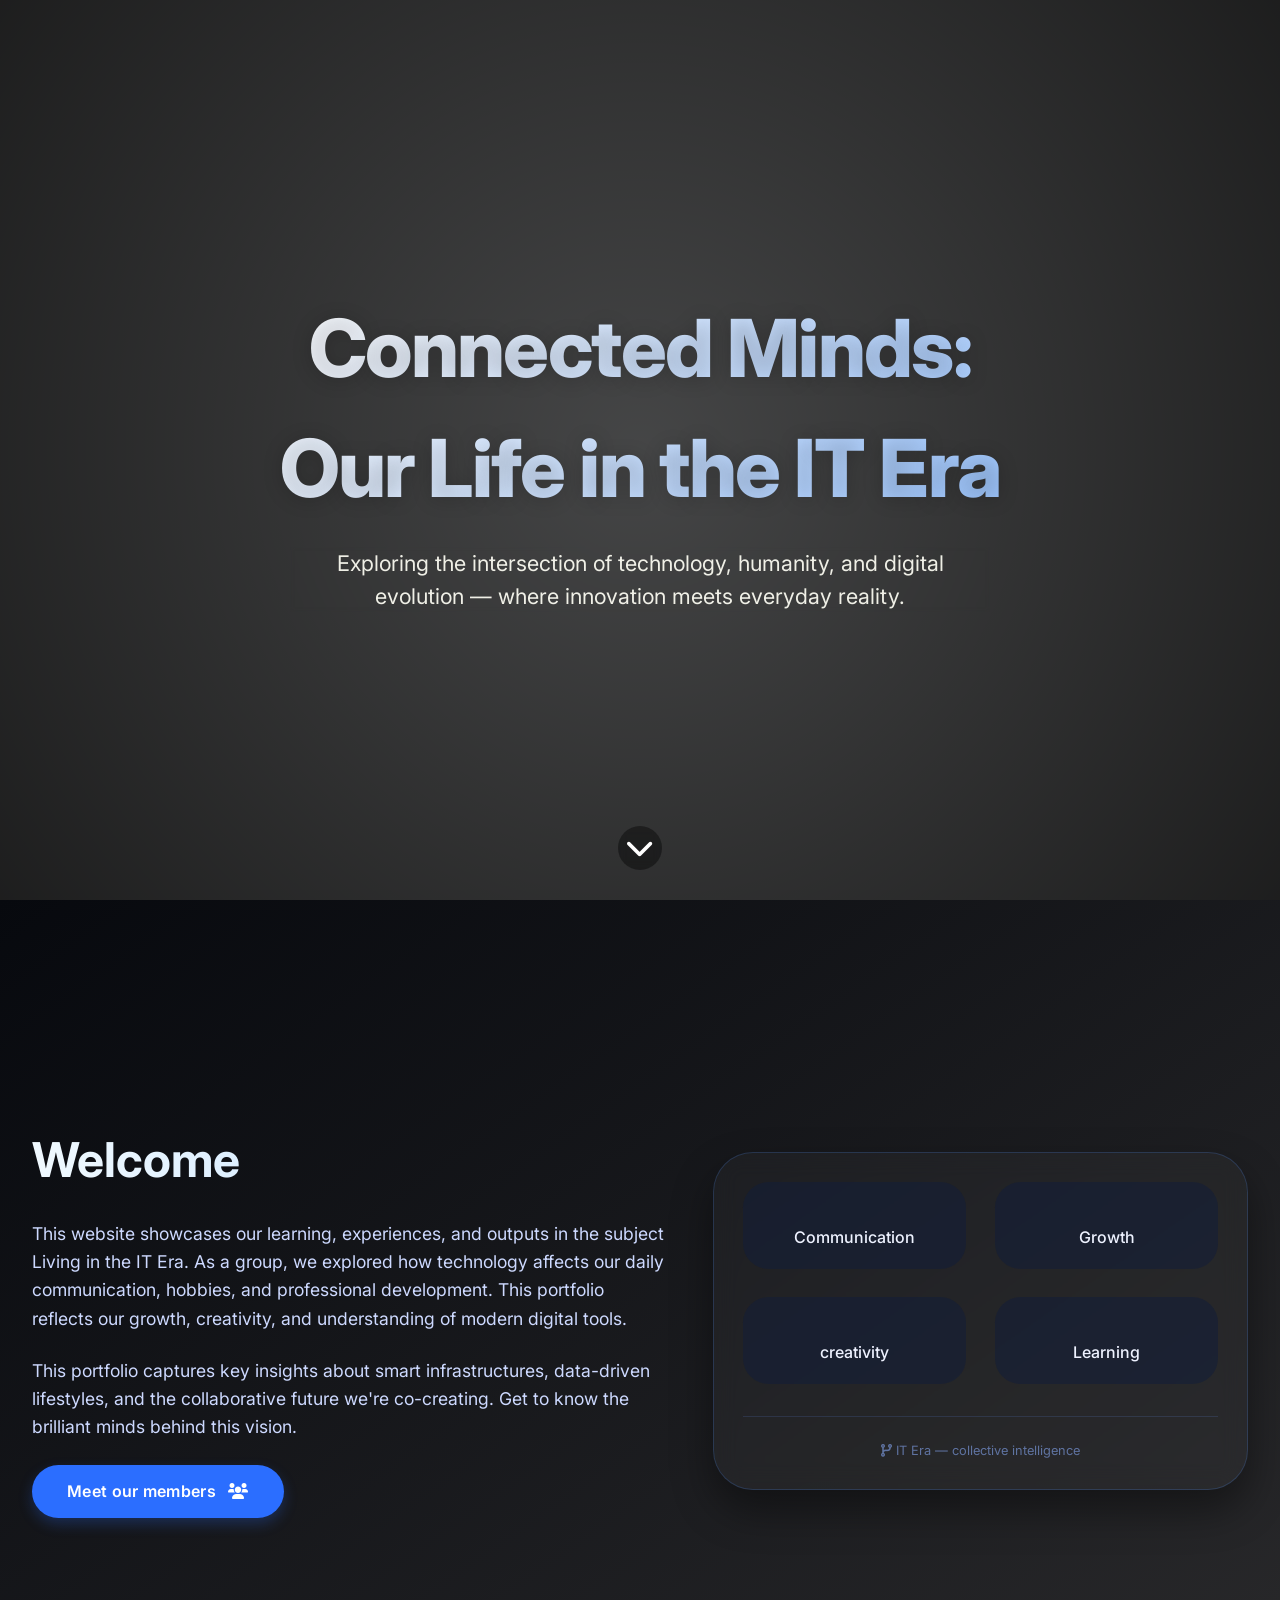
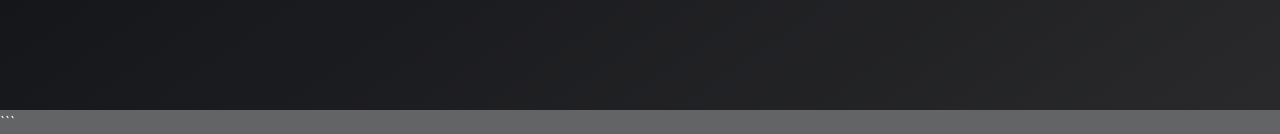
==== index.html @ a7666134 "Add files via upload" ====
<!DOCTYPE html>
<html lang="en">
<head>
  <meta charset="UTF-8">
  <meta name="viewport" content="width=device-width, initial-scale=1.0, viewport-fit=cover">
  <title>Connected Minds | Our Life in the IT Era - Team</title>
  <!-- Google Fonts + Font Awesome -->
  <link href="https://fonts.googleapis.com/css2?family=Inter:opsz,wght@14..32,300;14..32,400;14..32,600;14..32,700;14..32,800&display=swap" rel="stylesheet">
  <link rel="stylesheet" href="https://cdnjs.cloudflare.com/ajax/libs/font-awesome/6.0.0-beta3/css/all.min.css">
  <style>
    * {
      margin: 0;
      padding: 0;
      box-sizing: border-box;
    }

    body {
      font-family: 'Inter', sans-serif;
      background: #636465;
      color: #eef2ff;
      scroll-behavior: smooth;
      line-height: 1.5;
    }

    /* ---------- HERO SECTION (video background) ---------- */
    .hero {
      position: relative;
      width: 100%;
      height: 100vh;
      display: flex;
      align-items: center;
      justify-content: center;
      text-align: center;
      overflow: hidden;
      isolation: isolate;
    }

    .hero-video {
      position: absolute;
      top: 0;
      left: 0;
      width: 100%;
      height: 100%;
      object-fit: cover;
      z-index: 0;
      filter: brightness(0.6) saturate(1.1);
    }

    .hero::after {
      content: '';
      position: absolute;
      inset: 0;
      background: radial-gradient(circle at center, rgba(0,0,0,0.3) 0%, rgba(0,0,0,0.7) 100%);
      z-index: 1;
      pointer-events: none;
    }

    .hero-content {
      position: relative;
      z-index: 2;
      max-width: 950px;
      padding: 2rem;
      animation: fadeInUp 1.2s cubic-bezier(0.2, 0.9, 0.4, 1.1);
    }

    .hero-content h1 {
      font-size: clamp(2.5rem, 8vw, 5rem);
      font-weight: 800;
      letter-spacing: -0.02em;
      background: linear-gradient(135deg, #FFFFFF 0%, #9bc5ff 100%);
      background-clip: text;
      -webkit-background-clip: text;
      color: transparent;
      margin-bottom: 1.2rem;
      text-shadow: 0 2px 20px rgba(0,0,0,0.2);
    }

    .hero-content p {
      font-size: clamp(1rem, 3vw, 1.35rem);
      font-weight: 400;
      color: rgba(255,255,245,0.92);
      max-width: 700px;
      margin: 0 auto;
      backdrop-filter: blur(2px);
    }

    .scroll-indicator {
      position: absolute;
      bottom: 30px;
      left: 50%;
      transform: translateX(-50%);
      z-index: 3;
      font-size: 1.8rem;
      color: white;
      animation: bounce 2s infinite;
      cursor: pointer;
      background: rgba(0,0,0,0.4);
      width: 44px;
      height: 44px;
      border-radius: 50%;
      display: flex;
      align-items: center;
      justify-content: center;
      backdrop-filter: blur(4px);
      transition: 0.2s;
    }

    .scroll-indicator:hover {
      background: rgba(0,0,0,0.7);
      transform: translateX(-50%) scale(1.05);
    }

    /* ---------- OVERVIEW SECTION ---------- */
    .overview-section {
      min-height: 90vh;
      background: linear-gradient(145deg, #07090e 0%, #29292b 100%);
      display: flex;
      align-items: center;
      justify-content: center;
      padding: 5rem 2rem;
    }

    .overview-container {
      max-width: 1300px;
      width: 100%;
      margin: 0 auto;
    }

    .section-tag {
      font-size: 0.9rem;
      letter-spacing: 3px;
      text-transform: uppercase;
      font-weight: 600;
      color: #5fc3ff;
      margin-bottom: 1rem;
      display: inline-block;
      border-left: 3px solid #5fc3ff;
      padding-left: 12px;
    }

    .overview-grid {
      display: flex;
      flex-wrap: wrap;
      gap: 3rem;
      margin-top: 2rem;
      align-items: center;
      justify-content: space-between;
    }

    .overview-text {
      flex: 1.2;
      min-width: 280px;
    }

    .overview-text h2 {
      font-size: clamp(2rem, 4vw, 3rem);
      font-weight: 700;
      margin-bottom: 1.5rem;
      background: linear-gradient(to right, #f0f9ff, #b9dcff);
      background-clip: text;
      -webkit-background-clip: text;
      color: transparent;
    }

    .overview-text p {
      font-size: 1.1rem;
      line-height: 1.6;
      color: #cdd9ff;
      margin-bottom: 1.5rem;
    }

    .highlight-list {
      list-style: none;
      margin: 2rem 0;
    }

    .highlight-list li {
      display: flex;
      align-items: center;
      gap: 12px;
      margin-bottom: 1rem;
      font-size: 1rem;
    }

    .highlight-list li i {
      color: #4cc9ff;
      width: 28px;
      font-size: 1.3rem;
    }

    /* ---------- BUTTON (triggers member page) ---------- */
    .btn {
      display: inline-flex;
      align-items: center;
      gap: 12px;
      background: #2b6eff;
      border: none;
      padding: 0.9rem 2.2rem;
      font-size: 1rem;
      font-weight: 600;
      font-family: inherit;
      color: white;
      border-radius: 48px;
      cursor: pointer;
      transition: all 0.25s ease;
      box-shadow: 0 6px 14px rgba(43, 110, 255, 0.25);
      text-decoration: none;
      letter-spacing: 0.3px;
    }

    .btn i {
      transition: transform 0.2s;
    }

    .btn:hover {
      background: #1a56e0;
      transform: translateY(-3px);
      box-shadow: 0 14px 28px rgba(43, 110, 255, 0.4);
    }

    .btn:hover i {
      transform: translateX(6px);
    }

    .overview-visual {
      flex: 0.9;
      min-width: 260px;
      background: rgba(255,255,255,0.03);
      backdrop-filter: blur(12px);
      border-radius: 2.5rem;
      padding: 1.8rem;
      border: 1px solid rgba(79, 147, 255, 0.2);
      box-shadow: 0 20px 40px rgba(0,0,0,0.4);
    }

    .visual-icon-grid {
      display: grid;
      grid-template-columns: repeat(2, 1fr);
      gap: 1.8rem;
      text-align: center;
    }

    .visual-card {
      background: rgba(20, 30, 55, 0.6);
      border-radius: 1.6rem;
      padding: 1.2rem 0.8rem;
      transition: 0.2s;
    }

    .visual-card i {
      font-size: 2.5rem;
      color: #5fc3ff;
      margin-bottom: 0.8rem;
      display: inline-block;
    }

    .visual-card h4 {
      font-size: 1rem;
      font-weight: 500;
    }

    /* ---------- MEMBERS PAGE (AS A TAG/CONTAINER) ---------- */
    /* This is the "member container" - it acts like a page/section tag */
    .members-page {
      background: #05080f;
      padding: 5rem 2rem;
      width: 100%;
      border-top: 1px solid rgba(79, 147, 255, 0.3);
      border-bottom: 1px solid rgba(79, 147, 255, 0.2);
      scroll-margin-top: 20px;
    }

    .members-container {
      max-width: 1300px;
      margin: 0 auto;
    }

    .members-header {
      text-align: center;
      margin-bottom: 3.5rem;
    }

    .members-header h2 {
      font-size: clamp(2rem, 4vw, 2.8rem);
      font-weight: 700;
      background: linear-gradient(135deg, #ffffff, #7fb4ff);
      background-clip: text;
      -webkit-background-clip: text;
      color: transparent;
      margin-bottom: 0.8rem;
    }

    .members-header p {
      color: #9aaec9;
      font-size: 1.1rem;
    }

    .member-grid {
      display: flex;
      flex-wrap: wrap;
      justify-content: center;
      gap: 2rem;
    }

    /* member card style (clean and modern) */
    .member-card {
      background: rgba(18, 25, 45, 0.7);
      backdrop-filter: blur(6px);
      border-radius: 2rem;
      padding: 1.8rem 1.5rem;
      width: 260px;
      text-align: center;
      transition: all 0.3s ease;
      border: 1px solid rgba(79, 147, 255, 0.2);
      box-shadow: 0 12px 28px rgba(0,0,0,0.3);
    }

    .member-card:hover {
      transform: translateY(-8px);
      border-color: #2b6eff;
      background: rgba(28, 40, 70, 0.8);
      box-shadow: 0 24px 36px rgba(0,0,0,0.4);
    }

    .member-avatar {
      width: 110px;
      height: 110px;
      background: linear-gradient(145deg, #1f2a48, #0f1428);
      border-radius: 50%;
      display: flex;
      align-items: center;
      justify-content: center;
      margin: 0 auto 1.2rem;
      font-size: 3.2rem;
      color: #6ea8fe;
      border: 2px solid #3c7eff;
      box-shadow: 0 8px 18px rgba(0,0,0,0.3);
    }

    .member-card h3 {
      font-size: 1.4rem;
      font-weight: 700;
      margin-bottom: 0.35rem;
      color: #f0f4ff;
    }

    .member-role {
      font-size: 0.85rem;
      text-transform: uppercase;
      letter-spacing: 1px;
      font-weight: 600;
      color: #7cb9ff;
      margin-bottom: 0.7rem;
    }

    .member-bio {
      font-size: 0.85rem;
      color: #b9c8ff;
      margin: 0.8rem 0;
      line-height: 1.4;
    }

    .member-social {
      display: flex;
      justify-content: center;
      gap: 1rem;
      margin-top: 1rem;
    }

    .member-social a {
      color: #b7ceff;
      font-size: 1.2rem;
      transition: 0.2s;
    }

    .member-social a:hover {
      color: white;
      transform: scale(1.1);
    }

    .back-to-top {
      text-align: center;
      margin-top: 3.5rem;
    }

    .back-link {
      display: inline-flex;
      align-items: center;
      gap: 8px;
      background: rgba(43, 110, 255, 0.15);
      padding: 0.7rem 1.8rem;
      border-radius: 40px;
      color: #aac9ff;
      text-decoration: none;
      font-weight: 500;
      transition: 0.2s;
      border: 1px solid rgba(79, 147, 255, 0.3);
    }

    .back-link:hover {
      background: #2b6eff;
      color: white;
      border-color: transparent;
    }

    .footer-note {
      text-align: center;
      margin-top: 2rem;
      padding-top: 1.5rem;
      border-top: 1px solid rgba(100, 150, 255, 0.15);
      font-size: 0.8rem;
      color: #5f73a1;
    }

    /* animations */
    @keyframes fadeInUp {
      0% { opacity: 0; transform: translateY(40px);}
      100% { opacity: 1; transform: translateY(0);}
    }

    @keyframes bounce {
      0%, 100% { transform: translateX(-50%) translateY(0);}
      50% { transform: translateX(-50%) translateY(12px);}
    }

    @media (max-width: 750px) {
      .overview-grid { flex-direction: column; text-align: center; }
      .highlight-list li { justify-content: center; }
      .btn { margin: 0 auto; }
      .member-card { width: 260px; }
    }
  </style>
</head>
<body>

  <!-- HERO SECTION (video background + Connected Minds text) -->
  <section class="hero" id="home">
    <video class="hero-video" autoplay muted loop playsinline poster="">
      <!-- high-quality abstract digital connection / IT era stock video from mixkit (royalty-free) -->
      <source src="https://media.istockphoto.com/id/1985020815/video/happy-laptop-and-typing-business-man-bank-consultant-or-admin-worker-smile-for-research.mp4?b=1&s=192_srp&k=20&c=_zvUE3R1yM7aU_SaOSri0gEUzhvdeKuDdJ-9Wth4ZB8=" type="video/mp4">
      <!-- fallback -->
    </video>
    <div class="hero-content">
      <h1>Connected Minds:<br>Our Life in the IT Era</h1>
      <p>Exploring the intersection of technology, humanity, and digital evolution — where innovation meets everyday reality.</p>
    </div>
    <div class="scroll-indicator" id="scrollDownBtn" aria-label="Scroll to overview">
      <i class="fas fa-chevron-down"></i>
    </div>
  </section>

  <!-- OVERVIEW SECTION (with button) -->
  <section class="overview-section" id="overview">
    <div class="overview-container">
      
      <div class="overview-grid">
        <div class="overview-text">
          <h2>Welcome</h2>
          <p>
            This website showcases our learning, experiences, and outputs in the subject Living in the IT Era. As a group, we explored how technology affects our daily communication, hobbies, and professional development. This portfolio reflects our growth, creativity, and understanding of modern digital tools.

          </p>
          <p>
            This portfolio captures key insights about smart infrastructures, data-driven lifestyles, 
            and the collaborative future we're co-creating. Get to know the brilliant minds behind this vision.
          </p>
          
          <!-- BUTTON: after clicking, it will proceed to MEMBER PAGE (member container) -->
          <a href="members.html" target="_self" class="btn" id="goToMemberBtn"><span>Meet our members</span> <i class="fas fa-users"></i></a>
        </div>
        <div class="overview-visual">
          <div class="visual-icon-grid">
            <div class="visual-card"><i ></i><h4>Communication</h4></div>
            <div class="visual-card"><i ></i><h4>Growth</h4></div>
            <div class="visual-card"><i ></i><h4>creativity</h4></div>
            <div class="visual-card"><i ></i><h4>Learning</h4></div>
          </div>
          <div class="footer-note"><i class="fas fa-code-branch"></i>  IT Era — collective intelligence</div>
        </div>
      </div>
    </div>
  </section>


  <script>
    (function() {
      // 1. Smooth scroll from hero indicator to overview section
      const scrollBtn = document.getElementById('scrollDownBtn');
      const overviewSection = document.getElementById('overview');
      if (scrollBtn && overviewSection) {
        scrollBtn.addEventListener('click', () => {
          overviewSection.scrollIntoView({ behavior: 'smooth', block: 'start' });
        });
      }

      // 2. THE MAIN REQUIREMENT: after clicking the button -> proceed to members page / member container
      const memberBtn = document.getElementById('goToMemberBtn');
      const membersContainer = document.getElementById('membersContainer');
      
      if (memberBtn && membersContainer) {
        memberBtn.addEventListener('click', (e) => {
          e.preventDefault();
          // smoothly scroll to the members container (tag/section)
          membersContainer.scrollIntoView({ behavior: 'smooth', block: 'start' });
          // Optional: add a little highlight effect to show the transition
          membersContainer.style.transition = 'background 0.4s ease';
          membersContainer.style.background = '#0c1120';
          setTimeout(() => {
            membersContainer.style.background = '';
          }, 600);
        });
      }

      // 3. Video fallback if video fails to load (graceful)
      const heroVideo = document.querySelector('.hero-video');
      if (heroVideo) {
        heroVideo.addEventListener('error', () => {
          const hero = document.querySelector('.hero');
          if (hero && !hero.querySelector('.fallback-bg')) {
            hero.style.background = '#0b0e1a';
            const fallbackDiv = document.createElement('div');
            fallbackDiv.className = 'fallback-bg';
            fallbackDiv.style.position = 'absolute';
            fallbackDiv.style.top = '0';
            fallbackDiv.style.left = '0';
            fallbackDiv.style.width = '100%';
            fallbackDiv.style.height = '100%';
            fallbackDiv.style.background = 'radial-gradient(ellipse at 30% 40%, #142136, #02040c)';
            fallbackDiv.style.zIndex = '0';
            hero.insertBefore(fallbackDiv, hero.firstChild);
          }
        });
        heroVideo.play().catch(e => console.log("autoplay block handled"));
      }
      
      // 4. Small intersection observer to beautify member cards on view
      const memberCards = document.querySelectorAll('.member-card');
      const observerOptions = { threshold: 0.1, rootMargin: "0px 0px -10px 0px" };
      const appearObserver = new IntersectionObserver((entries) => {
        entries.forEach(entry => {
          if (entry.isIntersecting) {
            entry.target.style.opacity = '1';
            entry.target.style.transform = 'translateY(0px)';
            appearObserver.unobserve(entry.target);
          }
        });
      }, observerOptions);
      
      memberCards.forEach(card => {
        card.style.opacity = '0';
        card.style.transform = 'translateY(20px)';
        card.style.transition = 'opacity 0.5s ease, transform 0.5s ease';
        appearObserver.observe(card);
      });
      
      // Also slight fade for overview elements
      const fadeElems = document.querySelectorAll('.overview-text, .overview-visual');
      const fadeObserver = new IntersectionObserver((entries) => {
        entries.forEach(entry => {
          if (entry.isIntersecting) {
            entry.target.style.opacity = '1';
            entry.target.style.transform = 'translateY(0px)';
            fadeObserver.unobserve(entry.target);
          }
        });
      }, { threshold: 0.2 });
      fadeElems.forEach(el => {
        el.style.opacity = '0';
        el.style.transform = 'translateY(28px)';
        el.style.transition = 'opacity 0.7s ease, transform 0.7s ease';
        fadeObserver.observe(el);
      });
      
      // ensure hero height correct after load
      const setHeroHeight = () => {
        const hero = document.querySelector('.hero');
        if (hero) hero.style.minHeight = `${window.innerHeight}px`;
      };
      window.addEventListener('load', setHeroHeight);
      window.addEventListener('resize', setHeroHeight);
    })();
  </script>
</body>
</html>
```
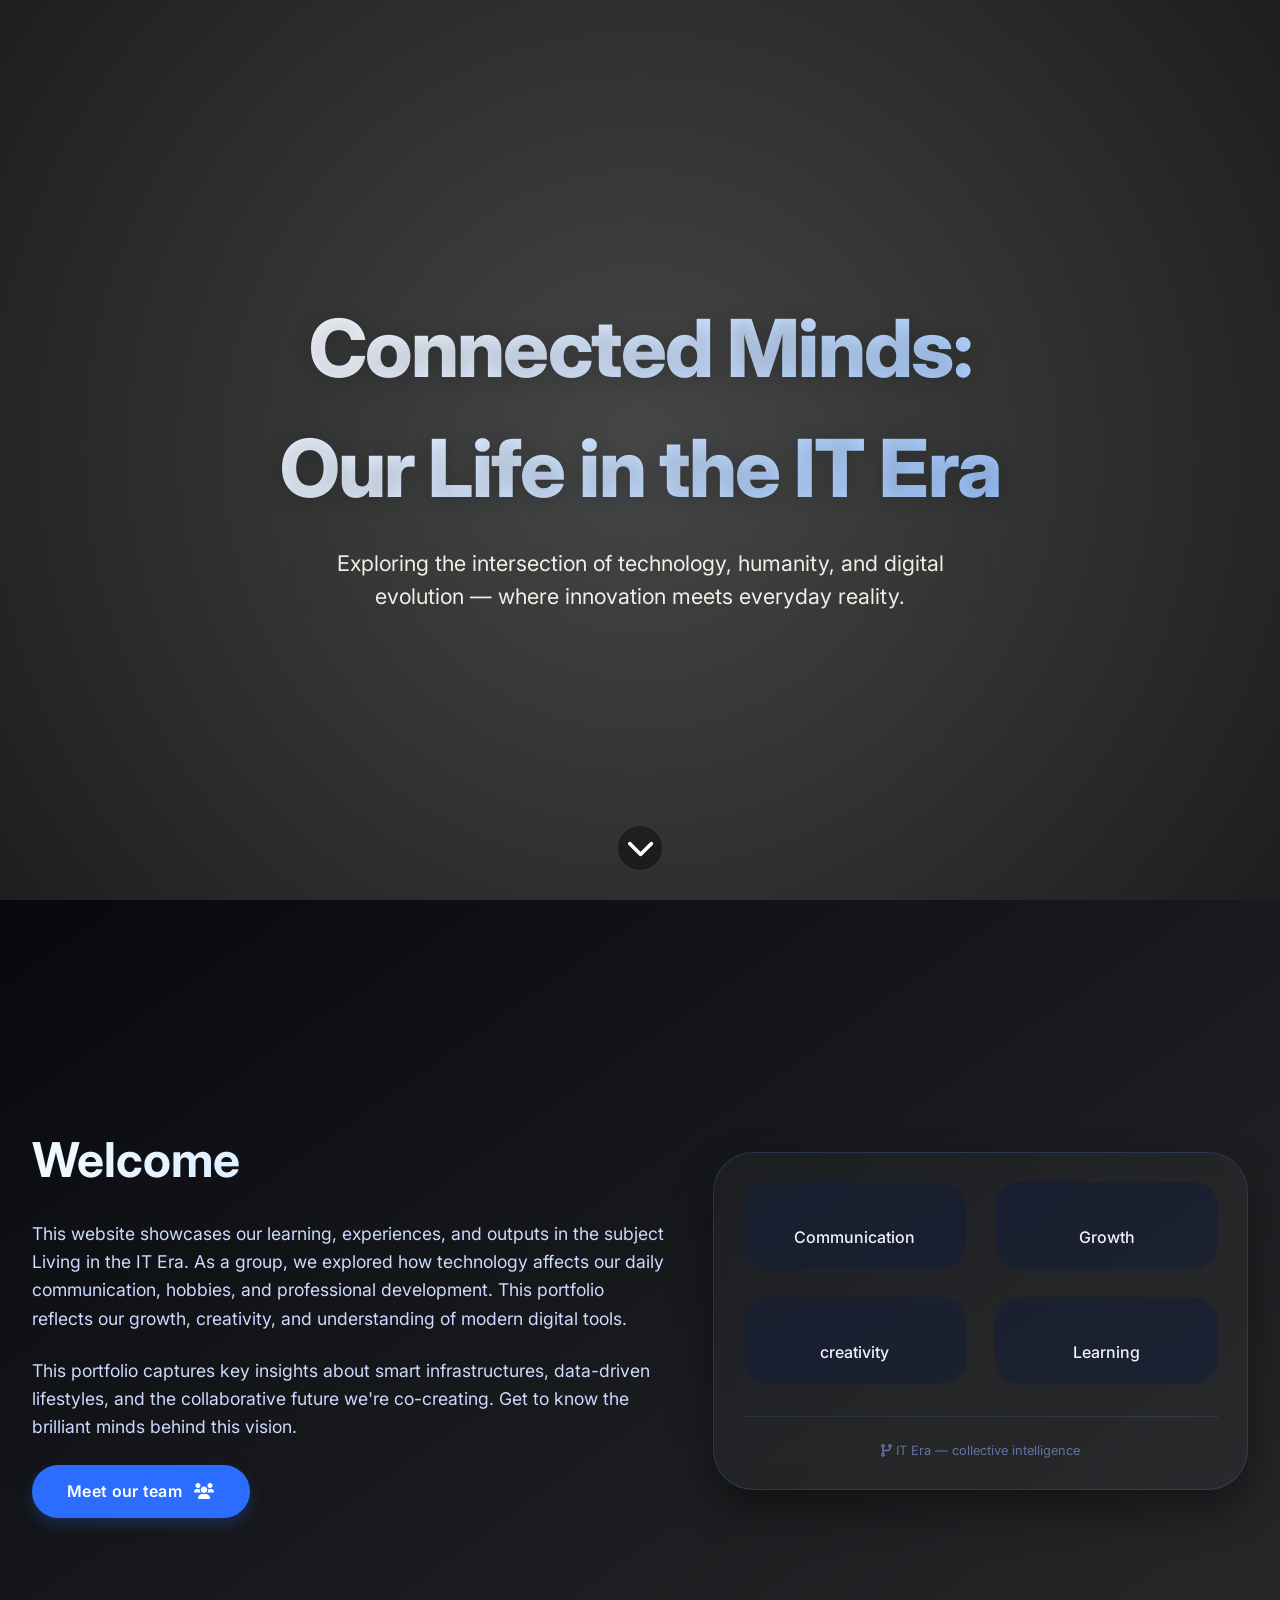
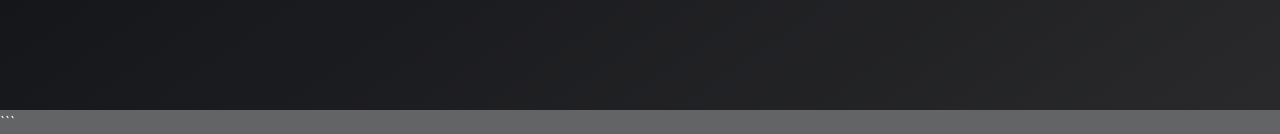
==== commit db3fb14c: "Add files via upload" ====
--- a/index.html
+++ b/index.html
@@ -467,7 +467,7 @@
           </p>
           
           <!-- BUTTON: after clicking, it will proceed to MEMBER PAGE (member container) -->
-          <a href="members.html" target="_self" class="btn" id="goToMemberBtn"><span>Meet our members</span> <i class="fas fa-users"></i></a>
+          <a href="members.html" target="_self" class="btn" id="goToMemberBtn"><span>Meet our team</span> <i class="fas fa-users"></i></a>
         </div>
         <div class="overview-visual">
           <div class="visual-icon-grid">
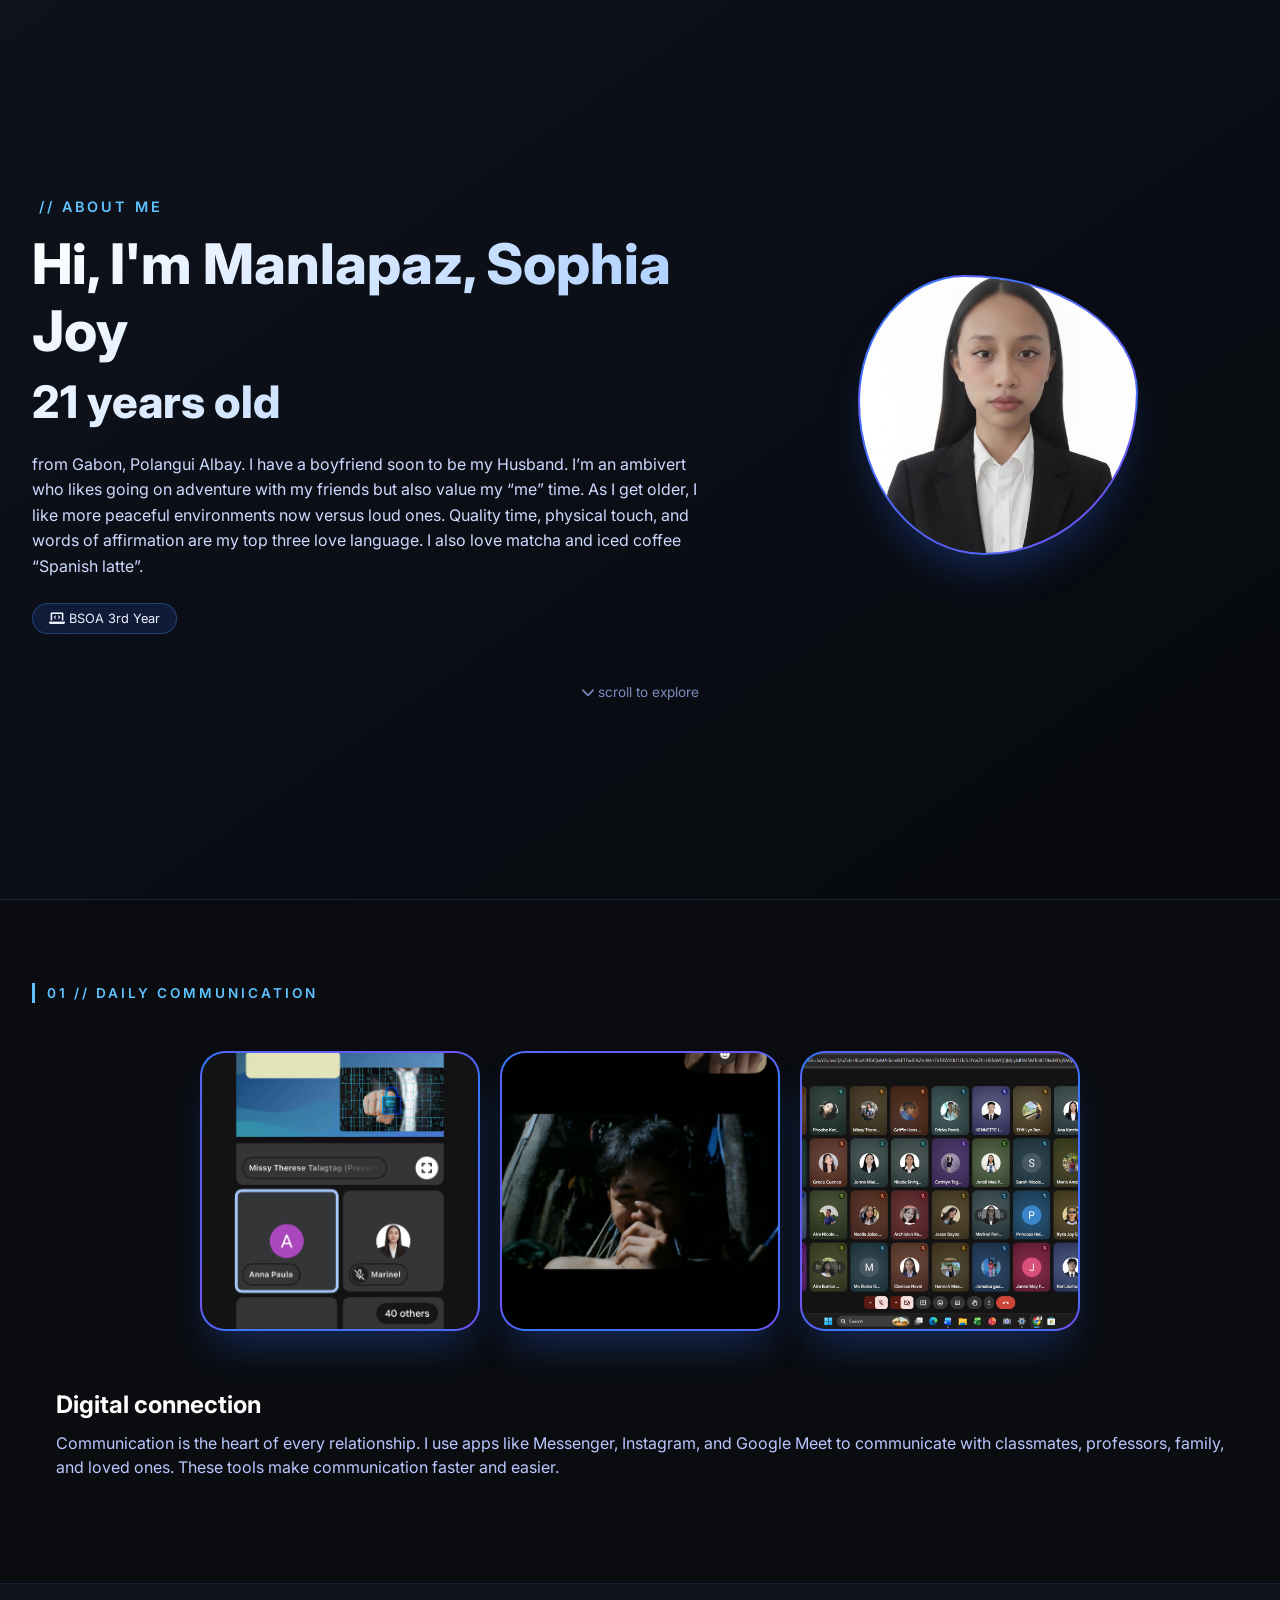
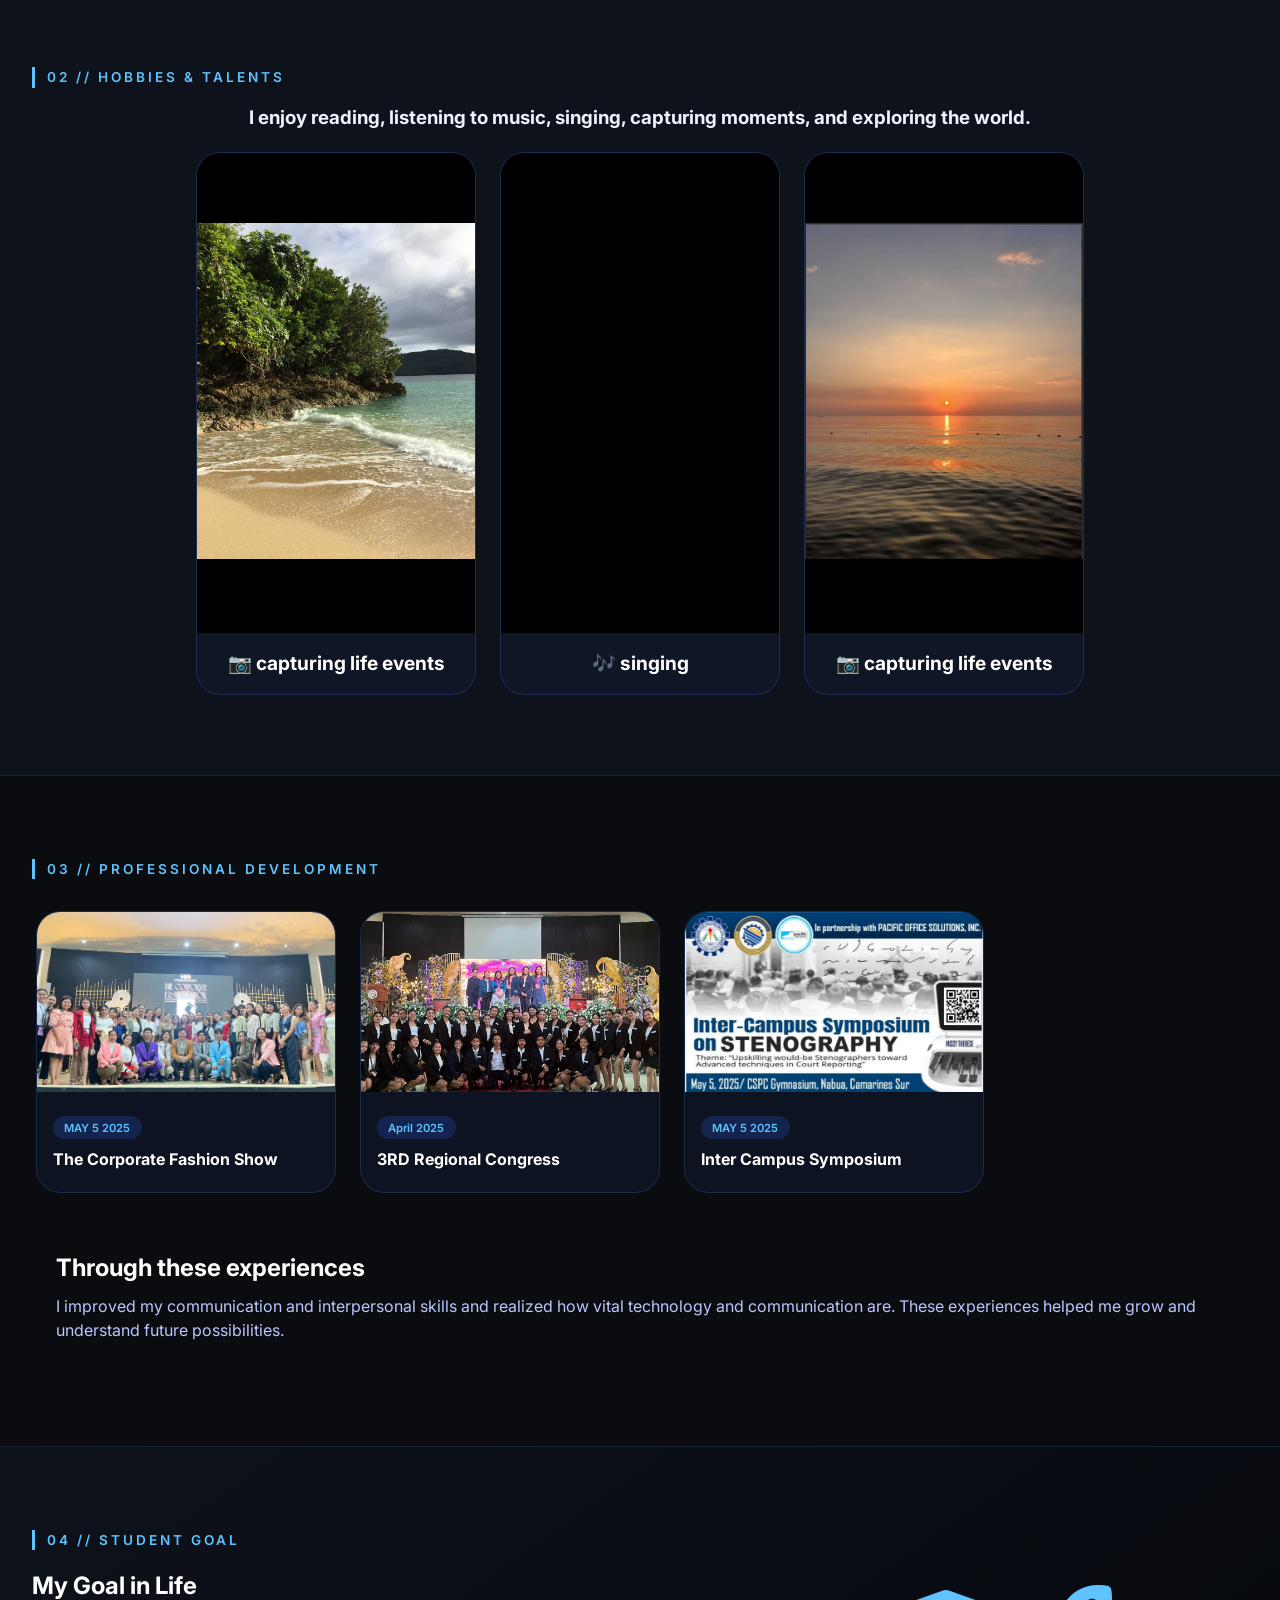
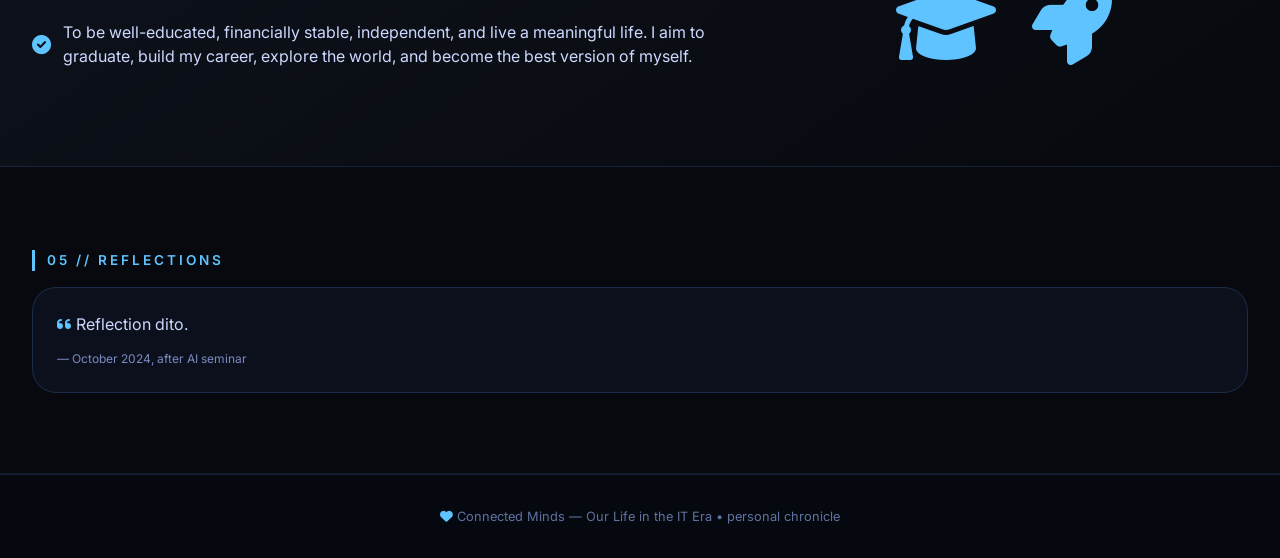
==== commit a90f6d12: "Update index.html" ====
--- a/index.html
+++ b/index.html
@@ -1,586 +1,218 @@
-
 <!DOCTYPE html>
 <html lang="en">
 <head>
   <meta charset="UTF-8">
   <meta name="viewport" content="width=device-width, initial-scale=1.0, viewport-fit=cover">
-  <title>Connected Minds | Our Life in the IT Era - Team</title>
+  <title>About Me | Connected Minds</title>
+
   <!-- Google Fonts + Font Awesome -->
   <link href="https://fonts.googleapis.com/css2?family=Inter:opsz,wght@14..32,300;14..32,400;14..32,600;14..32,700;14..32,800&display=swap" rel="stylesheet">
   <link rel="stylesheet" href="https://cdnjs.cloudflare.com/ajax/libs/font-awesome/6.0.0-beta3/css/all.min.css">
-  <style>
-    * {
-      margin: 0;
-      padding: 0;
-      box-sizing: border-box;
-    }
-
-    body {
-      font-family: 'Inter', sans-serif;
-      background: #636465;
-      color: #eef2ff;
-      scroll-behavior: smooth;
-      line-height: 1.5;
-    }
-
-    /* ---------- HERO SECTION (video background) ---------- */
-    .hero {
-      position: relative;
-      width: 100%;
-      height: 100vh;
-      display: flex;
-      align-items: center;
-      justify-content: center;
-      text-align: center;
-      overflow: hidden;
-      isolation: isolate;
-    }
-
-    .hero-video {
-      position: absolute;
-      top: 0;
-      left: 0;
-      width: 100%;
-      height: 100%;
-      object-fit: cover;
-      z-index: 0;
-      filter: brightness(0.6) saturate(1.1);
-    }
-
-    .hero::after {
-      content: '';
-      position: absolute;
-      inset: 0;
-      background: radial-gradient(circle at center, rgba(0,0,0,0.3) 0%, rgba(0,0,0,0.7) 100%);
-      z-index: 1;
-      pointer-events: none;
-    }
-
-    .hero-content {
-      position: relative;
-      z-index: 2;
-      max-width: 950px;
-      padding: 2rem;
-      animation: fadeInUp 1.2s cubic-bezier(0.2, 0.9, 0.4, 1.1);
-    }
-
-    .hero-content h1 {
-      font-size: clamp(2.5rem, 8vw, 5rem);
-      font-weight: 800;
-      letter-spacing: -0.02em;
-      background: linear-gradient(135deg, #FFFFFF 0%, #9bc5ff 100%);
-      background-clip: text;
-      -webkit-background-clip: text;
-      color: transparent;
-      margin-bottom: 1.2rem;
-      text-shadow: 0 2px 20px rgba(0,0,0,0.2);
-    }
-
-    .hero-content p {
-      font-size: clamp(1rem, 3vw, 1.35rem);
-      font-weight: 400;
-      color: rgba(255,255,245,0.92);
-      max-width: 700px;
-      margin: 0 auto;
-      backdrop-filter: blur(2px);
-    }
-
-    .scroll-indicator {
-      position: absolute;
-      bottom: 30px;
-      left: 50%;
-      transform: translateX(-50%);
-      z-index: 3;
-      font-size: 1.8rem;
-      color: white;
-      animation: bounce 2s infinite;
-      cursor: pointer;
-      background: rgba(0,0,0,0.4);
-      width: 44px;
-      height: 44px;
-      border-radius: 50%;
-      display: flex;
-      align-items: center;
-      justify-content: center;
-      backdrop-filter: blur(4px);
-      transition: 0.2s;
-    }
-
-    .scroll-indicator:hover {
-      background: rgba(0,0,0,0.7);
-      transform: translateX(-50%) scale(1.05);
-    }
-
-    /* ---------- OVERVIEW SECTION ---------- */
-    .overview-section {
-      min-height: 90vh;
-      background: linear-gradient(145deg, #07090e 0%, #29292b 100%);
-      display: flex;
-      align-items: center;
-      justify-content: center;
-      padding: 5rem 2rem;
-    }
-
-    .overview-container {
-      max-width: 1300px;
-      width: 100%;
-      margin: 0 auto;
-    }
-
-    .section-tag {
-      font-size: 0.9rem;
-      letter-spacing: 3px;
-      text-transform: uppercase;
-      font-weight: 600;
-      color: #5fc3ff;
-      margin-bottom: 1rem;
-      display: inline-block;
-      border-left: 3px solid #5fc3ff;
-      padding-left: 12px;
-    }
-
-    .overview-grid {
-      display: flex;
-      flex-wrap: wrap;
-      gap: 3rem;
-      margin-top: 2rem;
-      align-items: center;
-      justify-content: space-between;
-    }
-
-    .overview-text {
-      flex: 1.2;
-      min-width: 280px;
-    }
-
-    .overview-text h2 {
-      font-size: clamp(2rem, 4vw, 3rem);
-      font-weight: 700;
-      margin-bottom: 1.5rem;
-      background: linear-gradient(to right, #f0f9ff, #b9dcff);
-      background-clip: text;
-      -webkit-background-clip: text;
-      color: transparent;
-    }
-
-    .overview-text p {
-      font-size: 1.1rem;
-      line-height: 1.6;
-      color: #cdd9ff;
-      margin-bottom: 1.5rem;
-    }
-
-    .highlight-list {
-      list-style: none;
-      margin: 2rem 0;
-    }
-
-    .highlight-list li {
-      display: flex;
-      align-items: center;
-      gap: 12px;
-      margin-bottom: 1rem;
-      font-size: 1rem;
-    }
-
-    .highlight-list li i {
-      color: #4cc9ff;
-      width: 28px;
-      font-size: 1.3rem;
-    }
-
-    /* ---------- BUTTON (triggers member page) ---------- */
-    .btn {
-      display: inline-flex;
-      align-items: center;
-      gap: 12px;
-      background: #2b6eff;
-      border: none;
-      padding: 0.9rem 2.2rem;
-      font-size: 1rem;
-      font-weight: 600;
-      font-family: inherit;
-      color: white;
-      border-radius: 48px;
-      cursor: pointer;
-      transition: all 0.25s ease;
-      box-shadow: 0 6px 14px rgba(43, 110, 255, 0.25);
-      text-decoration: none;
-      letter-spacing: 0.3px;
-    }
-
-    .btn i {
-      transition: transform 0.2s;
-    }
-
-    .btn:hover {
-      background: #1a56e0;
-      transform: translateY(-3px);
-      box-shadow: 0 14px 28px rgba(43, 110, 255, 0.4);
-    }
-
-    .btn:hover i {
-      transform: translateX(6px);
-    }
-
-    .overview-visual {
-      flex: 0.9;
-      min-width: 260px;
-      background: rgba(255,255,255,0.03);
-      backdrop-filter: blur(12px);
-      border-radius: 2.5rem;
-      padding: 1.8rem;
-      border: 1px solid rgba(79, 147, 255, 0.2);
-      box-shadow: 0 20px 40px rgba(0,0,0,0.4);
-    }
-
-    .visual-icon-grid {
-      display: grid;
-      grid-template-columns: repeat(2, 1fr);
-      gap: 1.8rem;
-      text-align: center;
-    }
-
-    .visual-card {
-      background: rgba(20, 30, 55, 0.6);
-      border-radius: 1.6rem;
-      padding: 1.2rem 0.8rem;
-      transition: 0.2s;
-    }
-
-    .visual-card i {
-      font-size: 2.5rem;
-      color: #5fc3ff;
-      margin-bottom: 0.8rem;
-      display: inline-block;
-    }
-
-    .visual-card h4 {
-      font-size: 1rem;
-      font-weight: 500;
-    }
-
-    /* ---------- MEMBERS PAGE (AS A TAG/CONTAINER) ---------- */
-    /* This is the "member container" - it acts like a page/section tag */
-    .members-page {
-      background: #05080f;
-      padding: 5rem 2rem;
-      width: 100%;
-      border-top: 1px solid rgba(79, 147, 255, 0.3);
-      border-bottom: 1px solid rgba(79, 147, 255, 0.2);
-      scroll-margin-top: 20px;
-    }
-
-    .members-container {
-      max-width: 1300px;
-      margin: 0 auto;
-    }
-
-    .members-header {
-      text-align: center;
-      margin-bottom: 3.5rem;
-    }
-
-    .members-header h2 {
-      font-size: clamp(2rem, 4vw, 2.8rem);
-      font-weight: 700;
-      background: linear-gradient(135deg, #ffffff, #7fb4ff);
-      background-clip: text;
-      -webkit-background-clip: text;
-      color: transparent;
-      margin-bottom: 0.8rem;
-    }
-
-    .members-header p {
-      color: #9aaec9;
-      font-size: 1.1rem;
-    }
-
-    .member-grid {
-      display: flex;
-      flex-wrap: wrap;
-      justify-content: center;
-      gap: 2rem;
-    }
-
-    /* member card style (clean and modern) */
-    .member-card {
-      background: rgba(18, 25, 45, 0.7);
-      backdrop-filter: blur(6px);
-      border-radius: 2rem;
-      padding: 1.8rem 1.5rem;
-      width: 260px;
-      text-align: center;
-      transition: all 0.3s ease;
-      border: 1px solid rgba(79, 147, 255, 0.2);
-      box-shadow: 0 12px 28px rgba(0,0,0,0.3);
-    }
-
-    .member-card:hover {
-      transform: translateY(-8px);
-      border-color: #2b6eff;
-      background: rgba(28, 40, 70, 0.8);
-      box-shadow: 0 24px 36px rgba(0,0,0,0.4);
-    }
-
-    .member-avatar {
-      width: 110px;
-      height: 110px;
-      background: linear-gradient(145deg, #1f2a48, #0f1428);
-      border-radius: 50%;
-      display: flex;
-      align-items: center;
-      justify-content: center;
-      margin: 0 auto 1.2rem;
-      font-size: 3.2rem;
-      color: #6ea8fe;
-      border: 2px solid #3c7eff;
-      box-shadow: 0 8px 18px rgba(0,0,0,0.3);
-    }
-
-    .member-card h3 {
-      font-size: 1.4rem;
-      font-weight: 700;
-      margin-bottom: 0.35rem;
-      color: #f0f4ff;
-    }
-
-    .member-role {
-      font-size: 0.85rem;
-      text-transform: uppercase;
-      letter-spacing: 1px;
-      font-weight: 600;
-      color: #7cb9ff;
-      margin-bottom: 0.7rem;
-    }
-
-    .member-bio {
-      font-size: 0.85rem;
-      color: #b9c8ff;
-      margin: 0.8rem 0;
-      line-height: 1.4;
-    }
-
-    .member-social {
-      display: flex;
-      justify-content: center;
-      gap: 1rem;
-      margin-top: 1rem;
-    }
-
-    .member-social a {
-      color: #b7ceff;
-      font-size: 1.2rem;
-      transition: 0.2s;
-    }
-
-    .member-social a:hover {
-      color: white;
-      transform: scale(1.1);
-    }
-
-    .back-to-top {
-      text-align: center;
-      margin-top: 3.5rem;
-    }
-
-    .back-link {
-      display: inline-flex;
-      align-items: center;
-      gap: 8px;
-      background: rgba(43, 110, 255, 0.15);
-      padding: 0.7rem 1.8rem;
-      border-radius: 40px;
-      color: #aac9ff;
-      text-decoration: none;
-      font-weight: 500;
-      transition: 0.2s;
-      border: 1px solid rgba(79, 147, 255, 0.3);
-    }
-
-    .back-link:hover {
-      background: #2b6eff;
-      color: white;
-      border-color: transparent;
-    }
-
-    .footer-note {
-      text-align: center;
-      margin-top: 2rem;
-      padding-top: 1.5rem;
-      border-top: 1px solid rgba(100, 150, 255, 0.15);
-      font-size: 0.8rem;
-      color: #5f73a1;
-    }
-
-    /* animations */
-    @keyframes fadeInUp {
-      0% { opacity: 0; transform: translateY(40px);}
-      100% { opacity: 1; transform: translateY(0);}
-    }
-
-    @keyframes bounce {
-      0%, 100% { transform: translateX(-50%) translateY(0);}
-      50% { transform: translateX(-50%) translateY(12px);}
-    }
-
-    @media (max-width: 750px) {
-      .overview-grid { flex-direction: column; text-align: center; }
-      .highlight-list li { justify-content: center; }
-      .btn { margin: 0 auto; }
-      .member-card { width: 260px; }
-    }
-  </style>
+
+  <link rel="stylesheet" href="css/styles.css">
 </head>
 <body>
 
-  <!-- HERO SECTION (video background + Connected Minds text) -->
-  <section class="hero" id="home">
-    <video class="hero-video" autoplay muted loop playsinline poster="">
-      <!-- high-quality abstract digital connection / IT era stock video from mixkit (royalty-free) -->
-      <source src="https://media.istockphoto.com/id/1985020815/video/happy-laptop-and-typing-business-man-bank-consultant-or-admin-worker-smile-for-research.mp4?b=1&s=192_srp&k=20&c=_zvUE3R1yM7aU_SaOSri0gEUzhvdeKuDdJ-9Wth4ZB8=" type="video/mp4">
-      <!-- fallback -->
-    </video>
-    <div class="hero-content">
-      <h1>Connected Minds:<br>Our Life in the IT Era</h1>
-      <p>Exploring the intersection of technology, humanity, and digital evolution — where innovation meets everyday reality.</p>
-    </div>
-    <div class="scroll-indicator" id="scrollDownBtn" aria-label="Scroll to overview">
-      <i class="fas fa-chevron-down"></i>
-    </div>
-  </section>
-
-  <!-- OVERVIEW SECTION (with button) -->
-  <section class="overview-section" id="overview">
-    <div class="overview-container">
-      
-      <div class="overview-grid">
-        <div class="overview-text">
-          <h2>Welcome</h2>
+  <!-- FIRST PAGE: ABOUT SELF -->
+  <section class="hero-about" id="about-self">
+    <div class="container">
+      <div class="about-grid">
+        
+        <div class="about-text">
+          <div class="greeting"><i class="fas fa-waveform"></i> // ABOUT ME</div>
+          <h1>Hi, I'm Manlapaz, Sophia Joy<br><span style="font-size: 0.8em;">21 years old</span></h1>
+          
           <p>
-            This website showcases our learning, experiences, and outputs in the subject Living in the IT Era. As a group, we explored how technology affects our daily communication, hobbies, and professional development. This portfolio reflects our growth, creativity, and understanding of modern digital tools.
-
+            from Gabon, Polangui Albay. I have a boyfriend soon to be my Husband. 
+            I’m an ambivert who likes going on adventure with my friends but also value my “me” time. 
+            As I get older, I like more peaceful environments now versus loud ones. 
+            Quality time, physical touch, and words of affirmation are my top three love language. 
+            I also love matcha and iced coffee “Spanish latte”.
           </p>
-          <p>
-            This portfolio captures key insights about smart infrastructures, data-driven lifestyles, 
-            and the collaborative future we're co-creating. Get to know the brilliant minds behind this vision.
-          </p>
-          
-          <!-- BUTTON: after clicking, it will proceed to MEMBER PAGE (member container) -->
-          <a href="members.html" target="_self" class="btn" id="goToMemberBtn"><span>Meet our team</span> <i class="fas fa-users"></i></a>
-        </div>
-        <div class="overview-visual">
-          <div class="visual-icon-grid">
-            <div class="visual-card"><i ></i><h4>Communication</h4></div>
-            <div class="visual-card"><i ></i><h4>Growth</h4></div>
-            <div class="visual-card"><i ></i><h4>creativity</h4></div>
-            <div class="visual-card"><i ></i><h4>Learning</h4></div>
-          </div>
-          <div class="footer-note"><i class="fas fa-code-branch"></i>  IT Era — collective intelligence</div>
-        </div>
-      </div>
-    </div>
-  </section>
-
-
-  <script>
-    (function() {
-      // 1. Smooth scroll from hero indicator to overview section
-      const scrollBtn = document.getElementById('scrollDownBtn');
-      const overviewSection = document.getElementById('overview');
-      if (scrollBtn && overviewSection) {
-        scrollBtn.addEventListener('click', () => {
-          overviewSection.scrollIntoView({ behavior: 'smooth', block: 'start' });
-        });
-      }
-
-      // 2. THE MAIN REQUIREMENT: after clicking the button -> proceed to members page / member container
-      const memberBtn = document.getElementById('goToMemberBtn');
-      const membersContainer = document.getElementById('membersContainer');
-      
-      if (memberBtn && membersContainer) {
-        memberBtn.addEventListener('click', (e) => {
-          e.preventDefault();
-          // smoothly scroll to the members container (tag/section)
-          membersContainer.scrollIntoView({ behavior: 'smooth', block: 'start' });
-          // Optional: add a little highlight effect to show the transition
-          membersContainer.style.transition = 'background 0.4s ease';
-          membersContainer.style.background = '#0c1120';
-          setTimeout(() => {
-            membersContainer.style.background = '';
-          }, 600);
-        });
-      }
-
-      // 3. Video fallback if video fails to load (graceful)
-      const heroVideo = document.querySelector('.hero-video');
-      if (heroVideo) {
-        heroVideo.addEventListener('error', () => {
-          const hero = document.querySelector('.hero');
-          if (hero && !hero.querySelector('.fallback-bg')) {
-            hero.style.background = '#0b0e1a';
-            const fallbackDiv = document.createElement('div');
-            fallbackDiv.className = 'fallback-bg';
-            fallbackDiv.style.position = 'absolute';
-            fallbackDiv.style.top = '0';
-            fallbackDiv.style.left = '0';
-            fallbackDiv.style.width = '100%';
-            fallbackDiv.style.height = '100%';
-            fallbackDiv.style.background = 'radial-gradient(ellipse at 30% 40%, #142136, #02040c)';
-            fallbackDiv.style.zIndex = '0';
-            hero.insertBefore(fallbackDiv, hero.firstChild);
-          }
-        });
-        heroVideo.play().catch(e => console.log("autoplay block handled"));
-      }
-      
-      // 4. Small intersection observer to beautify member cards on view
-      const memberCards = document.querySelectorAll('.member-card');
-      const observerOptions = { threshold: 0.1, rootMargin: "0px 0px -10px 0px" };
-      const appearObserver = new IntersectionObserver((entries) => {
-        entries.forEach(entry => {
-          if (entry.isIntersecting) {
-            entry.target.style.opacity = '1';
-            entry.target.style.transform = 'translateY(0px)';
-            appearObserver.unobserve(entry.target);
-          }
-        });
-      }, observerOptions);
-      
-      memberCards.forEach(card => {
-        card.style.opacity = '0';
-        card.style.transform = 'translateY(20px)';
-        card.style.transition = 'opacity 0.5s ease, transform 0.5s ease';
-        appearObserver.observe(card);
-      });
-      
-      // Also slight fade for overview elements
-      const fadeElems = document.querySelectorAll('.overview-text, .overview-visual');
-      const fadeObserver = new IntersectionObserver((entries) => {
-        entries.forEach(entry => {
-          if (entry.isIntersecting) {
-            entry.target.style.opacity = '1';
-            entry.target.style.transform = 'translateY(0px)';
-            fadeObserver.unobserve(entry.target);
-          }
-        });
-      }, { threshold: 0.2 });
-      fadeElems.forEach(el => {
-        el.style.opacity = '0';
-        el.style.transform = 'translateY(28px)';
-        el.style.transition = 'opacity 0.7s ease, transform 0.7s ease';
-        fadeObserver.observe(el);
-      });
-      
-      // ensure hero height correct after load
-      const setHeroHeight = () => {
-        const hero = document.querySelector('.hero');
-        if (hero) hero.style.minHeight = `${window.innerHeight}px`;
-      };
-      window.addEventListener('load', setHeroHeight);
-      window.addEventListener('resize', setHeroHeight);
-    })();
-  </script>
+
+          <div class="info-tags">
+            <span><i class="fas fa-laptop-code"></i> BSOA 3rd Year</span>
+          </div>
+        </div>
+
+        <div class="about-image">
+          <div class="profile-pic">
+            <img src="images/sophia.jpg">
+          </div>
+        </div>
+
+      </div>
+
+      <div class="scroll-down-hint">
+        <i class="fas fa-chevron-down"></i> scroll to explore
+      </div>
+    </div>
+  </section>
+
+  <!-- DAILY COMMUNICATION -->
+  <section class="daily-comm" id="daily">
+    <div class="container">
+      <div class="section-tag">01 // Daily communication</div>
+
+      <div class="image-row">
+        <div class="profile-pic-1">
+          <img src="images/pia-daily-communication-1.PNG">
+        </div>
+        <div class="profile-pic-1">
+          <img src="images/pia-daily-communication-2.PNG">
+        </div>
+        <div class="profile-pic-1">
+          <img src="images/pia-daily-communication.png">
+        </div>
+      </div>
+
+      <div class="video-desc">
+        <h3>Digital connection</h3>
+        <p>
+          Communication is the heart of every relationship. I use apps like Messenger, Instagram, 
+          and Google Meet to communicate with classmates, professors, family, and loved ones. 
+          These tools make communication faster and easier.
+        </p>
+      </div>
+    </div>
+  </section>
+
+  <!-- HOBBIES -->
+  <section class="hobbies-section" id="hobbies">
+    <div class="container">
+      <div class="section-tag">02 // hobbies & talents</div>
+
+      <h3 style="text-align:center; padding-bottom: 20px;">
+        I enjoy reading, listening to music, singing, capturing moments, and exploring the world.
+      </h3>
+
+      <div class="hobbies-grid">
+
+        <div class="hobby-card">
+          <div class="phone-video">
+            <img src="images/pia-hobbies-1.JPG" style="height:70%; width:100%; margin-top:70px;">
+          </div>
+          <div class="info">
+            <h4>📷 capturing life events</h4>
+          </div>
+        </div>
+
+        <div class="hobby-card">
+          <div class="phone-video">
+            <video autoplay loop playsinline muted>
+              <source src="videos/pia-Talent 1.mov" type="video/mp4">
+            </video>
+          </div>
+          <div class="info">
+            <h4>🎶 singing</h4>
+          </div>
+        </div>
+
+        <div class="hobby-card">
+          <div class="phone-video">
+            <img src="images/pia-hobbies-2.png" style="height:70%; width:100%; margin-top:70px;">
+          </div>
+          <div class="info">
+            <h4>📷 capturing life events</h4>
+          </div>
+        </div>
+
+      </div>
+    </div>
+  </section>
+
+  <!-- PROFESSIONAL DEVELOPMENT -->
+  <section class="dev-section" id="development">
+    <div class="container">
+      <div class="section-tag">03 // professional development</div>
+
+      <div class="slider-container">
+
+        <div class="slide-card">
+          <img src="images/Fashion Show.jpeg">
+          <div class="slide-content">
+            <span class="badge">MAY 5 2025</span>
+            <h4>The Corporate Fashion Show</h4>
+          </div>
+        </div>
+
+        <div class="slide-card">
+          <img src="images/3rd Regional .jpeg">
+          <div class="slide-content">
+            <span class="badge">April 2025</span>
+            <h4>3RD Regional Congress</h4>
+          </div>
+        </div>
+
+        <div class="slide-card">
+          <img src="images/Intern.jpeg">
+          <div class="slide-content">
+            <span class="badge">MAY 5 2025</span>
+            <h4>Inter Campus Symposium</h4>
+          </div>
+        </div>
+
+      </div> <!-- ✅ FIXED: missing closing div -->
+
+      <div class="video-desc">
+        <h3>Through these experiences</h3>
+        <p>
+          I improved my communication and interpersonal skills and realized how vital 
+          technology and communication are. These experiences helped me grow and 
+          understand future possibilities.
+        </p>
+      </div>
+
+    </div>
+  </section>
+
+  <!-- GOALS -->
+  <section class="goal-section" id="goals">
+    <div class="container">
+      <div class="section-tag">04 // student goal</div>
+
+      <div class="goal-container">
+
+        <div class="goal-text">
+          <h3>My Goal in Life</h3>
+          <ul class="goal-list">
+            <li>
+              <i class="fas fa-check-circle"></i>
+              To be well-educated, financially stable, independent, and live a meaningful life. 
+              I aim to graduate, build my career, explore the world, and become the best version of myself.
+            </li>
+          </ul>
+        </div>
+
+        <div class="goal-icon">
+          <i class="fas fa-graduation-cap"></i>
+          <i class="fas fa-rocket" style="margin-left: 1rem;"></i>
+        </div>
+
+      </div>
+    </div>
+  </section>
+
+  <!-- REFLECTION -->
+  <section class="reflections" id="reflections">
+    <div class="container">
+      <div class="section-tag">05 // reflections</div>
+
+      <div class="reflections-grid">
+        <div class="reflection-card">
+          <p><i class="fas fa-quote-left"></i> Reflection dito.</p>
+          <div class="ref-date">— October 2024, after AI seminar</div>
+        </div>
+      </div>
+
+    </div>
+  </section>
+
+  <!-- FOOTER -->
+  <div class="footer-note">
+    <i class="fas fa-heart" style="color:#5fc3ff;"></i>
+    Connected Minds — Our Life in the IT Era • personal chronicle
+  </div>
+
 </body>
 </html>
-```
--- a/css/styles.css
+++ b/css/styles.css
@@ -0,0 +1,443 @@
+
+    * {
+      margin: 0;
+      padding: 0;
+      box-sizing: border-box;
+    }
+
+    body {
+      font-family: 'Inter', sans-serif;
+      background: #0a0c10;
+      color: #eef2ff;
+      scroll-behavior: smooth;
+      line-height: 1.5;
+    }
+
+    /* container */
+    .container {
+      max-width: 1300px;
+      margin: 0 auto;
+      padding: 0 2rem;
+    }
+
+    /* section spacing */
+    section {
+      padding: 5rem 0;
+      border-bottom: 1px solid rgba(79, 147, 255, 0.15);
+    }
+
+    .section-tag {
+      font-size: 0.85rem;
+      letter-spacing: 3px;
+      text-transform: uppercase;
+      font-weight: 600;
+      color: #5fc3ff;
+      margin-bottom: 1rem;
+      display: inline-block;
+      border-left: 3px solid #5fc3ff;
+      padding-left: 12px;
+    }
+
+    .section-title {
+      font-size: clamp(1.8rem, 4vw, 2.5rem);
+      font-weight: 700;
+      margin-bottom: 2rem;
+      background: linear-gradient(135deg, #ffffff, #7fb4ff);
+      background-clip: text;
+      -webkit-background-clip: text;
+      color: transparent;
+    }
+
+    /* ===== HERO / FIRST PAGE: ABOUT SELF WITH PICTURE ===== */
+    .hero-about {
+      min-height: 100vh;
+      display: flex;
+      align-items: center;
+      background: linear-gradient(145deg, #0e121b 0%, #07090e 100%);
+      padding: 6rem 0;
+    }
+    .about-grid {
+      display: flex;
+      flex-wrap: wrap;
+      align-items: center;
+      gap: 3rem;
+      justify-content: space-between;
+    }
+    .about-text {
+      flex: 1.2;
+      min-width: 280px;
+    }
+    .about-text .greeting {
+      font-size: 0.9rem;
+      letter-spacing: 3px;
+      text-transform: uppercase;
+      color: #5fc3ff;
+      font-weight: 600;
+      margin-bottom: 0.8rem;
+    }
+    .about-text h1 {
+      font-size: clamp(2.2rem, 5vw, 3.5rem);
+      font-weight: 800;
+      line-height: 1.2;
+      margin-bottom: 1.2rem;
+      background: linear-gradient(135deg, #FFFFFF 0%, #9bc5ff 100%);
+      background-clip: text;
+      -webkit-background-clip: text;
+      color: transparent;
+    }
+    .about-text p {
+      font-size: 1rem;
+      color: #cdd9ff;
+      margin-bottom: 1rem;
+      line-height: 1.6;
+    }
+    .about-image {
+      flex: 0.9;
+      display: flex;
+      justify-content: center;
+    }
+    .profile-pic {
+      width: 280px;
+      height: 280px;
+      background: linear-gradient(135deg, #2b6eff, #7c3aed);
+      border-radius: 38% 62% 55% 45% / 45% 42% 58% 55%;
+      display: flex;
+      align-items: center;
+      justify-content: center;
+      overflow: hidden;
+      box-shadow: 0 25px 40px -12px rgba(43, 110, 255, 0.3);
+      transition: 0.3s;
+      border: 2px solid rgba(79, 147, 255, 0.3);
+    }
+    .profile-pic {
+      width: 280px;
+      height: 280px;
+      background: linear-gradient(135deg, #2b6eff, #7c3aed);
+      border-radius: 38% 62% 55% 45% / 45% 42% 58% 55%;
+      display: flex;
+      align-items: center;
+      justify-content: center;
+      overflow: hidden;
+      box-shadow: 0 25px 40px -12px rgba(43, 110, 255, 0.3);
+      transition: 0.3s;
+      border: 2px solid rgba(79, 147, 255, 0.3);
+    }
+    /* Add this to your styles */
+.image-row {
+  display: flex;
+  flex-direction: row;
+  gap: 20px;
+  justify-content: center;
+  flex-wrap: wrap;
+  margin: 2rem 0;
+}
+
+.profile-pic-1 {
+  width: 280px;
+  height: 280px;
+  background: linear-gradient(135deg, #2b6eff, #7c3aed);
+  border-radius: 25px;
+  display: flex;
+  align-items: center;
+  justify-content: center;
+  overflow: hidden;
+  box-shadow: 0 25px 40px -12px rgba(43, 110, 255, 0.3);
+  transition: 0.3s;
+  border: 2px solid rgba(79, 147, 255, 0.3);
+}
+
+.profile-pic-1 img {
+  width: 100%;
+  height: 100%;
+  object-fit: cover;
+  display: block;
+}
+.profile-pic-1 video {
+  width: 100%;
+  height: 100%;
+  object-fit: cover;
+  display: block;
+}
+    .profile-pic img {
+      width: 100%;
+      height: 100%;
+      object-fit: cover;
+      display: block;
+    }
+    .info-tags {
+      display: flex;
+      flex-wrap: wrap;
+      gap: 0.8rem;
+      margin-top: 1.5rem;
+    }
+    .info-tags span {
+      background: rgba(43, 110, 255, 0.15);
+      padding: 0.3rem 1rem;
+      border-radius: 40px;
+      font-size: 0.8rem;
+      border: 1px solid rgba(79, 147, 255, 0.3);
+    }
+    .scroll-down-hint {
+      text-align: center;
+      margin-top: 3rem;
+      font-size: 0.85rem;
+      color: #7a8bbf;
+      animation: bounceSoft 2s infinite;
+    }
+    @keyframes bounceSoft {
+      0%,100%{ transform: translateY(0);}
+      50%{ transform: translateY(8px);}
+    }
+
+    /* ===== DAILY COMMUNICATION ===== */
+    .daily-comm {
+      background: #0a0c10;
+    }
+    .video-card {
+      background: rgba(18, 25, 45, 0.5);
+      backdrop-filter: blur(8px);
+      border-radius: 1.5rem;
+      overflow: hidden;
+      border: 1px solid rgba(79, 147, 255, 0.2);
+      transition: 0.2s;
+    }
+    .video-container {
+      position: relative;
+      width: 100%;
+      background: #000;
+    }
+    .video-container video {
+      width: 100%;
+      display: block;
+      aspect-ratio: 16 / 9;
+      object-fit: cover;
+    }
+    .video-desc {
+      padding: 1.5rem;
+    }
+    .video-desc h3 {
+      font-size: 1.5rem;
+      font-weight: 700;
+      margin-bottom: 0.5rem;
+      color: #ffffff;
+    }
+    .video-desc p {
+      color: #b9c8ff;
+    }
+
+    /* ===== HOBBIES & TALENTS: phone-sized videos grid ===== */
+    .hobbies-section {
+      background: #0e121b;
+    }
+    .hobbies-grid {
+      display: flex;
+      flex-wrap: wrap;
+      gap: 1.5rem;
+      justify-content: center;
+    }
+    .hobby-card {
+      background: rgba(18, 25, 45, 0.6);
+      backdrop-filter: blur(8px);
+      border-radius: 1.5rem;
+      width: 280px;
+      overflow: hidden;
+      border: 1px solid rgba(79, 147, 255, 0.2);
+      transition: 0.25s ease;
+    }
+    .hobby-card:hover {
+      transform: translateY(-6px);
+      border-color: #2b6eff;
+      box-shadow: 0 12px 28px rgba(43, 110, 255, 0.2);
+    }
+    /* phone size video wrapper */
+    .phone-video {
+      background: #000;
+      width: 100%;
+      aspect-ratio: 9 / 16;
+      max-height: 480px;
+    }
+    .phone-video video {
+      width: 100%;
+      height: 100%;
+      object-fit: cover;
+      display: block;
+    }
+    .hobby-card .info {
+      padding: 1rem;
+      text-align: center;
+    }
+    .hobby-card h4 {
+      font-weight: 700;
+      font-size: 1.2rem;
+      color: #ffffff;
+    }
+    .hobby-card p {
+      font-size: 0.85rem;
+      color: #b9c8ff;
+      margin-top: 0.3rem;
+    }
+
+    /* ===== PROFESSIONAL DEVELOPMENT SLIDER ===== */
+    .dev-section {
+      background: #0a0c10;
+    }
+    .slider-container {
+      overflow-x: auto;
+      scroll-snap-type: x mandatory;
+      display: flex;
+      gap: 1.5rem;
+      padding: 1rem 0.25rem 2rem 0.25rem;
+      scrollbar-width: thin;
+    }
+    .slider-container::-webkit-scrollbar {
+      height: 6px;
+      background: #1e293b;
+      border-radius: 10px;
+    }
+    .slider-container::-webkit-scrollbar-thumb {
+      background: #2b6eff;
+      border-radius: 10px;
+    }
+    .slide-card {
+      flex: 0 0 300px;
+      scroll-snap-align: start;
+      background: rgba(18, 25, 45, 0.6);
+      backdrop-filter: blur(8px);
+      border-radius: 1.5rem;
+      overflow: hidden;
+      border: 1px solid rgba(79, 147, 255, 0.2);
+      transition: 0.2s;
+    }
+    .slide-card:hover {
+      border-color: #2b6eff;
+    }
+    .slide-card img {
+      width: 100%;
+      height: 180px;
+      object-fit: cover;
+    }
+    .slide-card .slide-content {
+      padding: 1rem;
+    }
+    .slide-card .badge {
+      background: rgba(43, 110, 255, 0.2);
+      color: #5fc3ff;
+      font-size: 0.7rem;
+      font-weight: 600;
+      padding: 0.2rem 0.7rem;
+      border-radius: 30px;
+      display: inline-block;
+      margin-bottom: 0.5rem;
+    }
+    .slide-card h4 {
+      font-weight: 700;
+      margin-bottom: 0.3rem;
+      color: #ffffff;
+    }
+    .slide-card p {
+      font-size: 0.8rem;
+      color: #b9c8ff;
+    }
+
+    /* ===== STUDENT GOAL ===== */
+    .goal-section {
+      background: linear-gradient(145deg, #0e121b 0%, #07090e 100%);
+    }
+    .goal-container {
+      display: flex;
+      flex-wrap: wrap;
+      gap: 2rem;
+      align-items: center;
+    }
+    .goal-text {
+      flex: 1;
+    }
+    .goal-text h3 {
+      font-size: 1.5rem;
+      font-weight: 700;
+      margin-bottom: 1rem;
+      color: #ffffff;
+    }
+    .goal-list {
+      list-style: none;
+      margin-top: 1rem;
+    }
+    .goal-list li {
+      margin: 1rem 0;
+      display: flex;
+      align-items: center;
+      gap: 12px;
+      color: #cdd9ff;
+    }
+    .goal-list i {
+      color: #5fc3ff;
+      font-size: 1.2rem;
+      width: 28px;
+    }
+    .goal-icon {
+      flex: 0.7;
+      text-align: center;
+      font-size: 5rem;
+      color: #5fc3ff;
+    }
+
+    /* ===== REFLECTIONS ===== */
+    .reflections {
+      background: #07090e;
+    }
+    .reflections-grid {
+      display: flex;
+      flex-direction: column;
+      gap: 1.5rem;
+    }
+    .reflection-card {
+      background: rgba(18, 25, 45, 0.5);
+      backdrop-filter: blur(8px);
+      border-radius: 1.5rem;
+      padding: 1.5rem;
+      border-left: 4px solid #5fc3ff;
+      border: 1px solid rgba(79, 147, 255, 0.2);
+    }
+    .reflection-card p {
+      font-size: 1rem;
+      line-height: 1.6;
+      color: #cdd9ff;
+    }
+    .reflection-card i {
+      color: #5fc3ff;
+    }
+    .ref-date {
+      font-size: 0.75rem;
+      color: #7a8bbf;
+      margin-top: 0.8rem;
+    }
+
+    /* footer */
+    .footer-note {
+      text-align: center;
+      padding: 2rem;
+      background: #05080f;
+      color: #5f73a1;
+      font-size: 0.8rem;
+      border-top: 1px solid rgba(79, 147, 255, 0.15);
+    }
+
+    @media (max-width: 780px) {
+      .container {
+        padding: 0 1.2rem;
+      }
+      .about-grid {
+        flex-direction: column-reverse;
+        text-align: center;
+      }
+      .info-tags {
+        justify-content: center;
+      }
+      .goal-container {
+        flex-direction: column;
+        text-align: center;
+      }
+      .goal-list li {
+        justify-content: center;
+      }
+    }
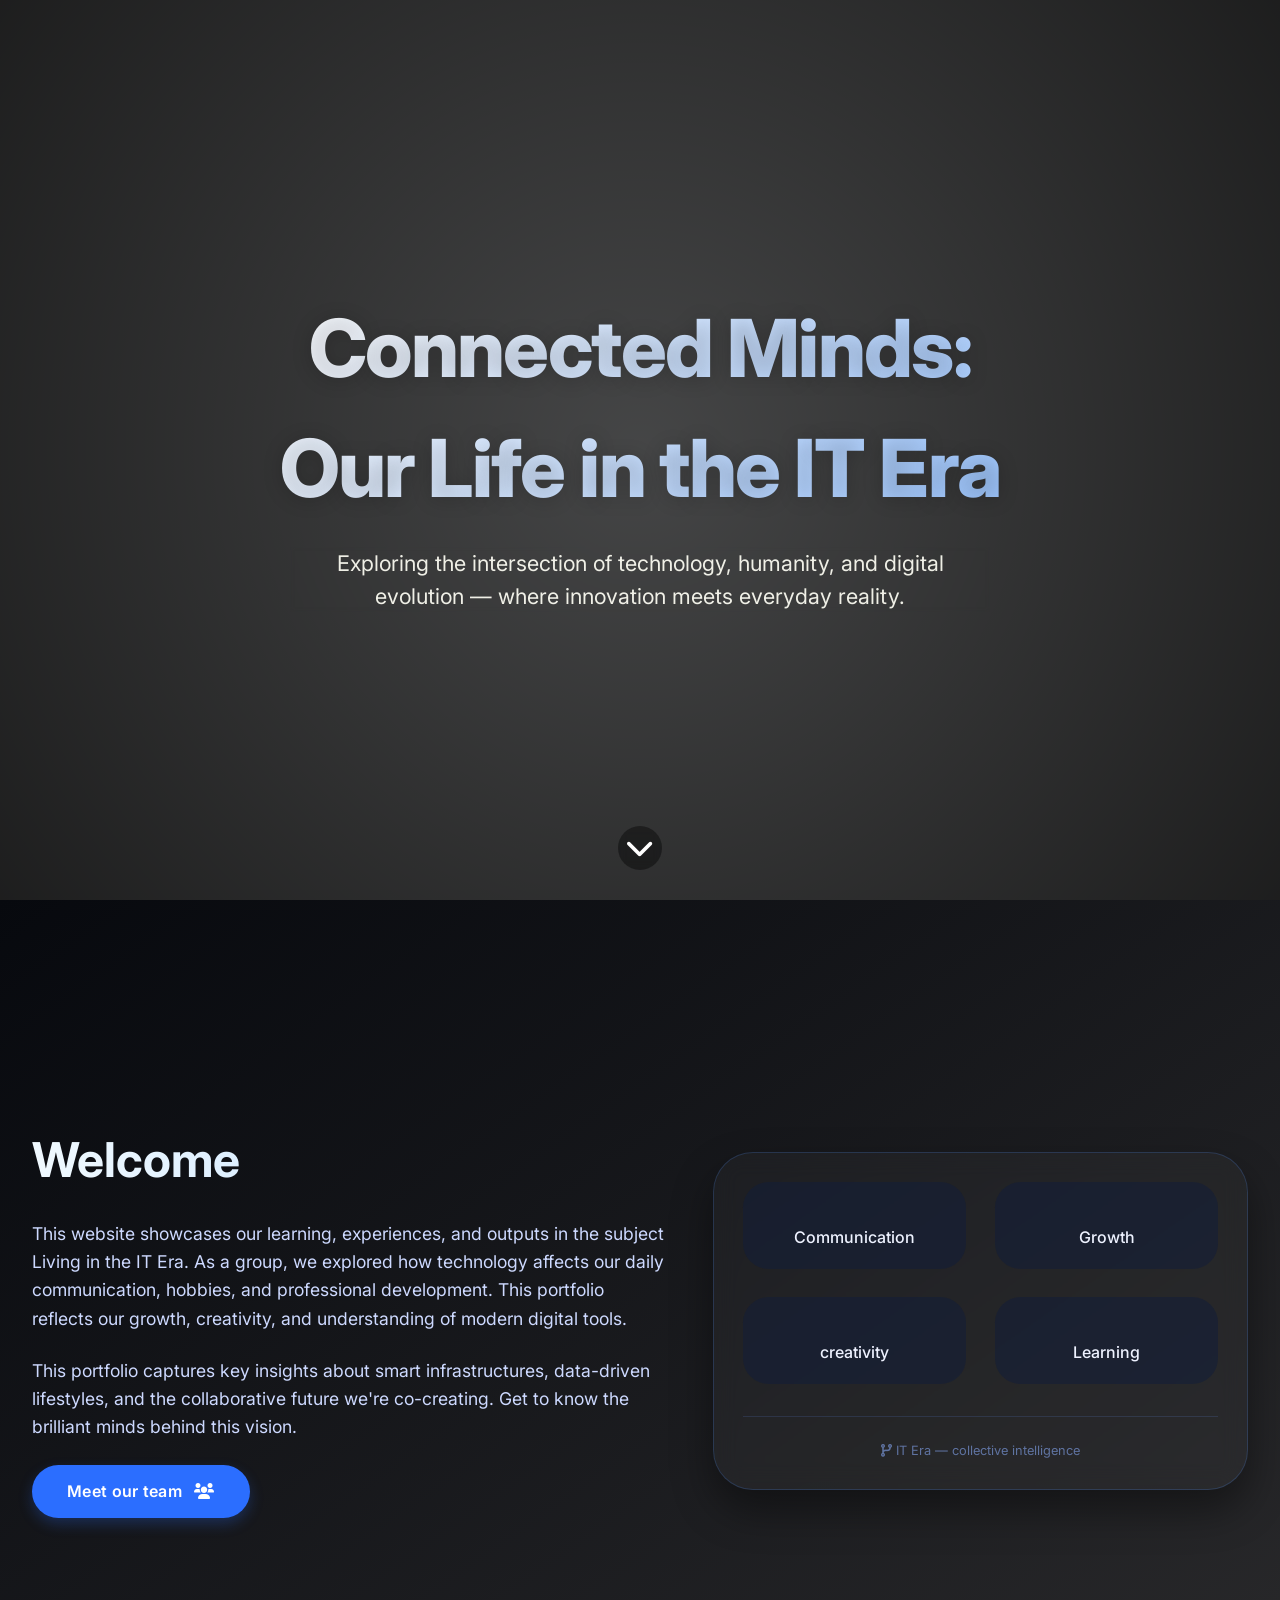
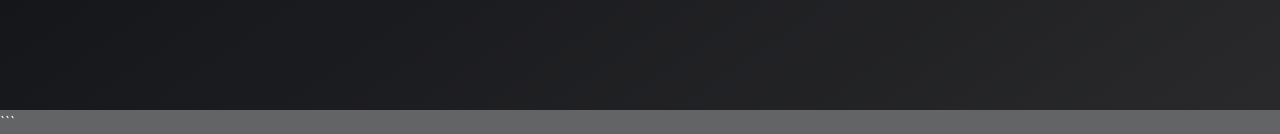
==== commit c047af9d: "Update index.html" ====
--- a/index.html
+++ b/index.html
@@ -1,218 +1,586 @@
+
 <!DOCTYPE html>
 <html lang="en">
 <head>
   <meta charset="UTF-8">
   <meta name="viewport" content="width=device-width, initial-scale=1.0, viewport-fit=cover">
-  <title>About Me | Connected Minds</title>
-
+  <title>Connected Minds | Our Life in the IT Era - Team</title>
   <!-- Google Fonts + Font Awesome -->
   <link href="https://fonts.googleapis.com/css2?family=Inter:opsz,wght@14..32,300;14..32,400;14..32,600;14..32,700;14..32,800&display=swap" rel="stylesheet">
   <link rel="stylesheet" href="https://cdnjs.cloudflare.com/ajax/libs/font-awesome/6.0.0-beta3/css/all.min.css">
-
-  <link rel="stylesheet" href="css/styles.css">
+  <style>
+    * {
+      margin: 0;
+      padding: 0;
+      box-sizing: border-box;
+    }
+
+    body {
+      font-family: 'Inter', sans-serif;
+      background: #636465;
+      color: #eef2ff;
+      scroll-behavior: smooth;
+      line-height: 1.5;
+    }
+
+    /* ---------- HERO SECTION (video background) ---------- */
+    .hero {
+      position: relative;
+      width: 100%;
+      height: 100vh;
+      display: flex;
+      align-items: center;
+      justify-content: center;
+      text-align: center;
+      overflow: hidden;
+      isolation: isolate;
+    }
+
+    .hero-video {
+      position: absolute;
+      top: 0;
+      left: 0;
+      width: 100%;
+      height: 100%;
+      object-fit: cover;
+      z-index: 0;
+      filter: brightness(0.6) saturate(1.1);
+    }
+
+    .hero::after {
+      content: '';
+      position: absolute;
+      inset: 0;
+      background: radial-gradient(circle at center, rgba(0,0,0,0.3) 0%, rgba(0,0,0,0.7) 100%);
+      z-index: 1;
+      pointer-events: none;
+    }
+
+    .hero-content {
+      position: relative;
+      z-index: 2;
+      max-width: 950px;
+      padding: 2rem;
+      animation: fadeInUp 1.2s cubic-bezier(0.2, 0.9, 0.4, 1.1);
+    }
+
+    .hero-content h1 {
+      font-size: clamp(2.5rem, 8vw, 5rem);
+      font-weight: 800;
+      letter-spacing: -0.02em;
+      background: linear-gradient(135deg, #FFFFFF 0%, #9bc5ff 100%);
+      background-clip: text;
+      -webkit-background-clip: text;
+      color: transparent;
+      margin-bottom: 1.2rem;
+      text-shadow: 0 2px 20px rgba(0,0,0,0.2);
+    }
+
+    .hero-content p {
+      font-size: clamp(1rem, 3vw, 1.35rem);
+      font-weight: 400;
+      color: rgba(255,255,245,0.92);
+      max-width: 700px;
+      margin: 0 auto;
+      backdrop-filter: blur(2px);
+    }
+
+    .scroll-indicator {
+      position: absolute;
+      bottom: 30px;
+      left: 50%;
+      transform: translateX(-50%);
+      z-index: 3;
+      font-size: 1.8rem;
+      color: white;
+      animation: bounce 2s infinite;
+      cursor: pointer;
+      background: rgba(0,0,0,0.4);
+      width: 44px;
+      height: 44px;
+      border-radius: 50%;
+      display: flex;
+      align-items: center;
+      justify-content: center;
+      backdrop-filter: blur(4px);
+      transition: 0.2s;
+    }
+
+    .scroll-indicator:hover {
+      background: rgba(0,0,0,0.7);
+      transform: translateX(-50%) scale(1.05);
+    }
+
+    /* ---------- OVERVIEW SECTION ---------- */
+    .overview-section {
+      min-height: 90vh;
+      background: linear-gradient(145deg, #07090e 0%, #29292b 100%);
+      display: flex;
+      align-items: center;
+      justify-content: center;
+      padding: 5rem 2rem;
+    }
+
+    .overview-container {
+      max-width: 1300px;
+      width: 100%;
+      margin: 0 auto;
+    }
+
+    .section-tag {
+      font-size: 0.9rem;
+      letter-spacing: 3px;
+      text-transform: uppercase;
+      font-weight: 600;
+      color: #5fc3ff;
+      margin-bottom: 1rem;
+      display: inline-block;
+      border-left: 3px solid #5fc3ff;
+      padding-left: 12px;
+    }
+
+    .overview-grid {
+      display: flex;
+      flex-wrap: wrap;
+      gap: 3rem;
+      margin-top: 2rem;
+      align-items: center;
+      justify-content: space-between;
+    }
+
+    .overview-text {
+      flex: 1.2;
+      min-width: 280px;
+    }
+
+    .overview-text h2 {
+      font-size: clamp(2rem, 4vw, 3rem);
+      font-weight: 700;
+      margin-bottom: 1.5rem;
+      background: linear-gradient(to right, #f0f9ff, #b9dcff);
+      background-clip: text;
+      -webkit-background-clip: text;
+      color: transparent;
+    }
+
+    .overview-text p {
+      font-size: 1.1rem;
+      line-height: 1.6;
+      color: #cdd9ff;
+      margin-bottom: 1.5rem;
+    }
+
+    .highlight-list {
+      list-style: none;
+      margin: 2rem 0;
+    }
+
+    .highlight-list li {
+      display: flex;
+      align-items: center;
+      gap: 12px;
+      margin-bottom: 1rem;
+      font-size: 1rem;
+    }
+
+    .highlight-list li i {
+      color: #4cc9ff;
+      width: 28px;
+      font-size: 1.3rem;
+    }
+
+    /* ---------- BUTTON (triggers member page) ---------- */
+    .btn {
+      display: inline-flex;
+      align-items: center;
+      gap: 12px;
+      background: #2b6eff;
+      border: none;
+      padding: 0.9rem 2.2rem;
+      font-size: 1rem;
+      font-weight: 600;
+      font-family: inherit;
+      color: white;
+      border-radius: 48px;
+      cursor: pointer;
+      transition: all 0.25s ease;
+      box-shadow: 0 6px 14px rgba(43, 110, 255, 0.25);
+      text-decoration: none;
+      letter-spacing: 0.3px;
+    }
+
+    .btn i {
+      transition: transform 0.2s;
+    }
+
+    .btn:hover {
+      background: #1a56e0;
+      transform: translateY(-3px);
+      box-shadow: 0 14px 28px rgba(43, 110, 255, 0.4);
+    }
+
+    .btn:hover i {
+      transform: translateX(6px);
+    }
+
+    .overview-visual {
+      flex: 0.9;
+      min-width: 260px;
+      background: rgba(255,255,255,0.03);
+      backdrop-filter: blur(12px);
+      border-radius: 2.5rem;
+      padding: 1.8rem;
+      border: 1px solid rgba(79, 147, 255, 0.2);
+      box-shadow: 0 20px 40px rgba(0,0,0,0.4);
+    }
+
+    .visual-icon-grid {
+      display: grid;
+      grid-template-columns: repeat(2, 1fr);
+      gap: 1.8rem;
+      text-align: center;
+    }
+
+    .visual-card {
+      background: rgba(20, 30, 55, 0.6);
+      border-radius: 1.6rem;
+      padding: 1.2rem 0.8rem;
+      transition: 0.2s;
+    }
+
+    .visual-card i {
+      font-size: 2.5rem;
+      color: #5fc3ff;
+      margin-bottom: 0.8rem;
+      display: inline-block;
+    }
+
+    .visual-card h4 {
+      font-size: 1rem;
+      font-weight: 500;
+    }
+
+    /* ---------- MEMBERS PAGE (AS A TAG/CONTAINER) ---------- */
+    /* This is the "member container" - it acts like a page/section tag */
+    .members-page {
+      background: #05080f;
+      padding: 5rem 2rem;
+      width: 100%;
+      border-top: 1px solid rgba(79, 147, 255, 0.3);
+      border-bottom: 1px solid rgba(79, 147, 255, 0.2);
+      scroll-margin-top: 20px;
+    }
+
+    .members-container {
+      max-width: 1300px;
+      margin: 0 auto;
+    }
+
+    .members-header {
+      text-align: center;
+      margin-bottom: 3.5rem;
+    }
+
+    .members-header h2 {
+      font-size: clamp(2rem, 4vw, 2.8rem);
+      font-weight: 700;
+      background: linear-gradient(135deg, #ffffff, #7fb4ff);
+      background-clip: text;
+      -webkit-background-clip: text;
+      color: transparent;
+      margin-bottom: 0.8rem;
+    }
+
+    .members-header p {
+      color: #9aaec9;
+      font-size: 1.1rem;
+    }
+
+    .member-grid {
+      display: flex;
+      flex-wrap: wrap;
+      justify-content: center;
+      gap: 2rem;
+    }
+
+    /* member card style (clean and modern) */
+    .member-card {
+      background: rgba(18, 25, 45, 0.7);
+      backdrop-filter: blur(6px);
+      border-radius: 2rem;
+      padding: 1.8rem 1.5rem;
+      width: 260px;
+      text-align: center;
+      transition: all 0.3s ease;
+      border: 1px solid rgba(79, 147, 255, 0.2);
+      box-shadow: 0 12px 28px rgba(0,0,0,0.3);
+    }
+
+    .member-card:hover {
+      transform: translateY(-8px);
+      border-color: #2b6eff;
+      background: rgba(28, 40, 70, 0.8);
+      box-shadow: 0 24px 36px rgba(0,0,0,0.4);
+    }
+
+    .member-avatar {
+      width: 110px;
+      height: 110px;
+      background: linear-gradient(145deg, #1f2a48, #0f1428);
+      border-radius: 50%;
+      display: flex;
+      align-items: center;
+      justify-content: center;
+      margin: 0 auto 1.2rem;
+      font-size: 3.2rem;
+      color: #6ea8fe;
+      border: 2px solid #3c7eff;
+      box-shadow: 0 8px 18px rgba(0,0,0,0.3);
+    }
+
+    .member-card h3 {
+      font-size: 1.4rem;
+      font-weight: 700;
+      margin-bottom: 0.35rem;
+      color: #f0f4ff;
+    }
+
+    .member-role {
+      font-size: 0.85rem;
+      text-transform: uppercase;
+      letter-spacing: 1px;
+      font-weight: 600;
+      color: #7cb9ff;
+      margin-bottom: 0.7rem;
+    }
+
+    .member-bio {
+      font-size: 0.85rem;
+      color: #b9c8ff;
+      margin: 0.8rem 0;
+      line-height: 1.4;
+    }
+
+    .member-social {
+      display: flex;
+      justify-content: center;
+      gap: 1rem;
+      margin-top: 1rem;
+    }
+
+    .member-social a {
+      color: #b7ceff;
+      font-size: 1.2rem;
+      transition: 0.2s;
+    }
+
+    .member-social a:hover {
+      color: white;
+      transform: scale(1.1);
+    }
+
+    .back-to-top {
+      text-align: center;
+      margin-top: 3.5rem;
+    }
+
+    .back-link {
+      display: inline-flex;
+      align-items: center;
+      gap: 8px;
+      background: rgba(43, 110, 255, 0.15);
+      padding: 0.7rem 1.8rem;
+      border-radius: 40px;
+      color: #aac9ff;
+      text-decoration: none;
+      font-weight: 500;
+      transition: 0.2s;
+      border: 1px solid rgba(79, 147, 255, 0.3);
+    }
+
+    .back-link:hover {
+      background: #2b6eff;
+      color: white;
+      border-color: transparent;
+    }
+
+    .footer-note {
+      text-align: center;
+      margin-top: 2rem;
+      padding-top: 1.5rem;
+      border-top: 1px solid rgba(100, 150, 255, 0.15);
+      font-size: 0.8rem;
+      color: #5f73a1;
+    }
+
+    /* animations */
+    @keyframes fadeInUp {
+      0% { opacity: 0; transform: translateY(40px);}
+      100% { opacity: 1; transform: translateY(0);}
+    }
+
+    @keyframes bounce {
+      0%, 100% { transform: translateX(-50%) translateY(0);}
+      50% { transform: translateX(-50%) translateY(12px);}
+    }
+
+    @media (max-width: 750px) {
+      .overview-grid { flex-direction: column; text-align: center; }
+      .highlight-list li { justify-content: center; }
+      .btn { margin: 0 auto; }
+      .member-card { width: 260px; }
+    }
+  </style>
 </head>
 <body>
 
-  <!-- FIRST PAGE: ABOUT SELF -->
-  <section class="hero-about" id="about-self">
-    <div class="container">
-      <div class="about-grid">
-        
-        <div class="about-text">
-          <div class="greeting"><i class="fas fa-waveform"></i> // ABOUT ME</div>
-          <h1>Hi, I'm Manlapaz, Sophia Joy<br><span style="font-size: 0.8em;">21 years old</span></h1>
+  <!-- HERO SECTION (video background + Connected Minds text) -->
+  <section class="hero" id="home">
+    <video class="hero-video" autoplay muted loop playsinline poster="">
+      <!-- high-quality abstract digital connection / IT era stock video from mixkit (royalty-free) -->
+      <source src="https://media.istockphoto.com/id/1985020815/video/happy-laptop-and-typing-business-man-bank-consultant-or-admin-worker-smile-for-research.mp4?b=1&s=192_srp&k=20&c=_zvUE3R1yM7aU_SaOSri0gEUzhvdeKuDdJ-9Wth4ZB8=" type="video/mp4">
+      <!-- fallback -->
+    </video>
+    <div class="hero-content">
+      <h1>Connected Minds:<br>Our Life in the IT Era</h1>
+      <p>Exploring the intersection of technology, humanity, and digital evolution — where innovation meets everyday reality.</p>
+    </div>
+    <div class="scroll-indicator" id="scrollDownBtn" aria-label="Scroll to overview">
+      <i class="fas fa-chevron-down"></i>
+    </div>
+  </section>
+
+  <!-- OVERVIEW SECTION (with button) -->
+  <section class="overview-section" id="overview">
+    <div class="overview-container">
+      
+      <div class="overview-grid">
+        <div class="overview-text">
+          <h2>Welcome</h2>
+          <p>
+            This website showcases our learning, experiences, and outputs in the subject Living in the IT Era. As a group, we explored how technology affects our daily communication, hobbies, and professional development. This portfolio reflects our growth, creativity, and understanding of modern digital tools.
+
+          </p>
+          <p>
+            This portfolio captures key insights about smart infrastructures, data-driven lifestyles, 
+            and the collaborative future we're co-creating. Get to know the brilliant minds behind this vision.
+          </p>
           
-          <p>
-            from Gabon, Polangui Albay. I have a boyfriend soon to be my Husband. 
-            I’m an ambivert who likes going on adventure with my friends but also value my “me” time. 
-            As I get older, I like more peaceful environments now versus loud ones. 
-            Quality time, physical touch, and words of affirmation are my top three love language. 
-            I also love matcha and iced coffee “Spanish latte”.
-          </p>
-
-          <div class="info-tags">
-            <span><i class="fas fa-laptop-code"></i> BSOA 3rd Year</span>
+          <!-- BUTTON: after clicking, it will proceed to MEMBER PAGE (member container) -->
+          <a href="members.html" target="_self" class="btn" id="goToMemberBtn"><span>Meet our team</span> <i class="fas fa-users"></i></a>
+        </div>
+        <div class="overview-visual">
+          <div class="visual-icon-grid">
+            <div class="visual-card"><i ></i><h4>Communication</h4></div>
+            <div class="visual-card"><i ></i><h4>Growth</h4></div>
+            <div class="visual-card"><i ></i><h4>creativity</h4></div>
+            <div class="visual-card"><i ></i><h4>Learning</h4></div>
           </div>
+          <div class="footer-note"><i class="fas fa-code-branch"></i>  IT Era — collective intelligence</div>
         </div>
-
-        <div class="about-image">
-          <div class="profile-pic">
-            <img src="images/sophia.jpg">
-          </div>
-        </div>
-
-      </div>
-
-      <div class="scroll-down-hint">
-        <i class="fas fa-chevron-down"></i> scroll to explore
       </div>
     </div>
   </section>
 
-  <!-- DAILY COMMUNICATION -->
-  <section class="daily-comm" id="daily">
-    <div class="container">
-      <div class="section-tag">01 // Daily communication</div>
-
-      <div class="image-row">
-        <div class="profile-pic-1">
-          <img src="images/pia-daily-communication-1.PNG">
-        </div>
-        <div class="profile-pic-1">
-          <img src="images/pia-daily-communication-2.PNG">
-        </div>
-        <div class="profile-pic-1">
-          <img src="images/pia-daily-communication.png">
-        </div>
-      </div>
-
-      <div class="video-desc">
-        <h3>Digital connection</h3>
-        <p>
-          Communication is the heart of every relationship. I use apps like Messenger, Instagram, 
-          and Google Meet to communicate with classmates, professors, family, and loved ones. 
-          These tools make communication faster and easier.
-        </p>
-      </div>
-    </div>
-  </section>
-
-  <!-- HOBBIES -->
-  <section class="hobbies-section" id="hobbies">
-    <div class="container">
-      <div class="section-tag">02 // hobbies & talents</div>
-
-      <h3 style="text-align:center; padding-bottom: 20px;">
-        I enjoy reading, listening to music, singing, capturing moments, and exploring the world.
-      </h3>
-
-      <div class="hobbies-grid">
-
-        <div class="hobby-card">
-          <div class="phone-video">
-            <img src="images/pia-hobbies-1.JPG" style="height:70%; width:100%; margin-top:70px;">
-          </div>
-          <div class="info">
-            <h4>📷 capturing life events</h4>
-          </div>
-        </div>
-
-        <div class="hobby-card">
-          <div class="phone-video">
-            <video autoplay loop playsinline muted>
-              <source src="videos/pia-Talent 1.mov" type="video/mp4">
-            </video>
-          </div>
-          <div class="info">
-            <h4>🎶 singing</h4>
-          </div>
-        </div>
-
-        <div class="hobby-card">
-          <div class="phone-video">
-            <img src="images/pia-hobbies-2.png" style="height:70%; width:100%; margin-top:70px;">
-          </div>
-          <div class="info">
-            <h4>📷 capturing life events</h4>
-          </div>
-        </div>
-
-      </div>
-    </div>
-  </section>
-
-  <!-- PROFESSIONAL DEVELOPMENT -->
-  <section class="dev-section" id="development">
-    <div class="container">
-      <div class="section-tag">03 // professional development</div>
-
-      <div class="slider-container">
-
-        <div class="slide-card">
-          <img src="images/Fashion Show.jpeg">
-          <div class="slide-content">
-            <span class="badge">MAY 5 2025</span>
-            <h4>The Corporate Fashion Show</h4>
-          </div>
-        </div>
-
-        <div class="slide-card">
-          <img src="images/3rd Regional .jpeg">
-          <div class="slide-content">
-            <span class="badge">April 2025</span>
-            <h4>3RD Regional Congress</h4>
-          </div>
-        </div>
-
-        <div class="slide-card">
-          <img src="images/Intern.jpeg">
-          <div class="slide-content">
-            <span class="badge">MAY 5 2025</span>
-            <h4>Inter Campus Symposium</h4>
-          </div>
-        </div>
-
-      </div> <!-- ✅ FIXED: missing closing div -->
-
-      <div class="video-desc">
-        <h3>Through these experiences</h3>
-        <p>
-          I improved my communication and interpersonal skills and realized how vital 
-          technology and communication are. These experiences helped me grow and 
-          understand future possibilities.
-        </p>
-      </div>
-
-    </div>
-  </section>
-
-  <!-- GOALS -->
-  <section class="goal-section" id="goals">
-    <div class="container">
-      <div class="section-tag">04 // student goal</div>
-
-      <div class="goal-container">
-
-        <div class="goal-text">
-          <h3>My Goal in Life</h3>
-          <ul class="goal-list">
-            <li>
-              <i class="fas fa-check-circle"></i>
-              To be well-educated, financially stable, independent, and live a meaningful life. 
-              I aim to graduate, build my career, explore the world, and become the best version of myself.
-            </li>
-          </ul>
-        </div>
-
-        <div class="goal-icon">
-          <i class="fas fa-graduation-cap"></i>
-          <i class="fas fa-rocket" style="margin-left: 1rem;"></i>
-        </div>
-
-      </div>
-    </div>
-  </section>
-
-  <!-- REFLECTION -->
-  <section class="reflections" id="reflections">
-    <div class="container">
-      <div class="section-tag">05 // reflections</div>
-
-      <div class="reflections-grid">
-        <div class="reflection-card">
-          <p><i class="fas fa-quote-left"></i> Reflection dito.</p>
-          <div class="ref-date">— October 2024, after AI seminar</div>
-        </div>
-      </div>
-
-    </div>
-  </section>
-
-  <!-- FOOTER -->
-  <div class="footer-note">
-    <i class="fas fa-heart" style="color:#5fc3ff;"></i>
-    Connected Minds — Our Life in the IT Era • personal chronicle
-  </div>
-
+
+  <script>
+    (function() {
+      // 1. Smooth scroll from hero indicator to overview section
+      const scrollBtn = document.getElementById('scrollDownBtn');
+      const overviewSection = document.getElementById('overview');
+      if (scrollBtn && overviewSection) {
+        scrollBtn.addEventListener('click', () => {
+          overviewSection.scrollIntoView({ behavior: 'smooth', block: 'start' });
+        });
+      }
+
+      // 2. THE MAIN REQUIREMENT: after clicking the button -> proceed to members page / member container
+      const memberBtn = document.getElementById('goToMemberBtn');
+      const membersContainer = document.getElementById('membersContainer');
+      
+      if (memberBtn && membersContainer) {
+        memberBtn.addEventListener('click', (e) => {
+          e.preventDefault();
+          // smoothly scroll to the members container (tag/section)
+          membersContainer.scrollIntoView({ behavior: 'smooth', block: 'start' });
+          // Optional: add a little highlight effect to show the transition
+          membersContainer.style.transition = 'background 0.4s ease';
+          membersContainer.style.background = '#0c1120';
+          setTimeout(() => {
+            membersContainer.style.background = '';
+          }, 600);
+        });
+      }
+
+      // 3. Video fallback if video fails to load (graceful)
+      const heroVideo = document.querySelector('.hero-video');
+      if (heroVideo) {
+        heroVideo.addEventListener('error', () => {
+          const hero = document.querySelector('.hero');
+          if (hero && !hero.querySelector('.fallback-bg')) {
+            hero.style.background = '#0b0e1a';
+            const fallbackDiv = document.createElement('div');
+            fallbackDiv.className = 'fallback-bg';
+            fallbackDiv.style.position = 'absolute';
+            fallbackDiv.style.top = '0';
+            fallbackDiv.style.left = '0';
+            fallbackDiv.style.width = '100%';
+            fallbackDiv.style.height = '100%';
+            fallbackDiv.style.background = 'radial-gradient(ellipse at 30% 40%, #142136, #02040c)';
+            fallbackDiv.style.zIndex = '0';
+            hero.insertBefore(fallbackDiv, hero.firstChild);
+          }
+        });
+        heroVideo.play().catch(e => console.log("autoplay block handled"));
+      }
+      
+      // 4. Small intersection observer to beautify member cards on view
+      const memberCards = document.querySelectorAll('.member-card');
+      const observerOptions = { threshold: 0.1, rootMargin: "0px 0px -10px 0px" };
+      const appearObserver = new IntersectionObserver((entries) => {
+        entries.forEach(entry => {
+          if (entry.isIntersecting) {
+            entry.target.style.opacity = '1';
+            entry.target.style.transform = 'translateY(0px)';
+            appearObserver.unobserve(entry.target);
+          }
+        });
+      }, observerOptions);
+      
+      memberCards.forEach(card => {
+        card.style.opacity = '0';
+        card.style.transform = 'translateY(20px)';
+        card.style.transition = 'opacity 0.5s ease, transform 0.5s ease';
+        appearObserver.observe(card);
+      });
+      
+      // Also slight fade for overview elements
+      const fadeElems = document.querySelectorAll('.overview-text, .overview-visual');
+      const fadeObserver = new IntersectionObserver((entries) => {
+        entries.forEach(entry => {
+          if (entry.isIntersecting) {
+            entry.target.style.opacity = '1';
+            entry.target.style.transform = 'translateY(0px)';
+            fadeObserver.unobserve(entry.target);
+          }
+        });
+      }, { threshold: 0.2 });
+      fadeElems.forEach(el => {
+        el.style.opacity = '0';
+        el.style.transform = 'translateY(28px)';
+        el.style.transition = 'opacity 0.7s ease, transform 0.7s ease';
+        fadeObserver.observe(el);
+      });
+      
+      // ensure hero height correct after load
+      const setHeroHeight = () => {
+        const hero = document.querySelector('.hero');
+        if (hero) hero.style.minHeight = `${window.innerHeight}px`;
+      };
+      window.addEventListener('load', setHeroHeight);
+      window.addEventListener('resize', setHeroHeight);
+    })();
+  </script>
 </body>
 </html>
+```
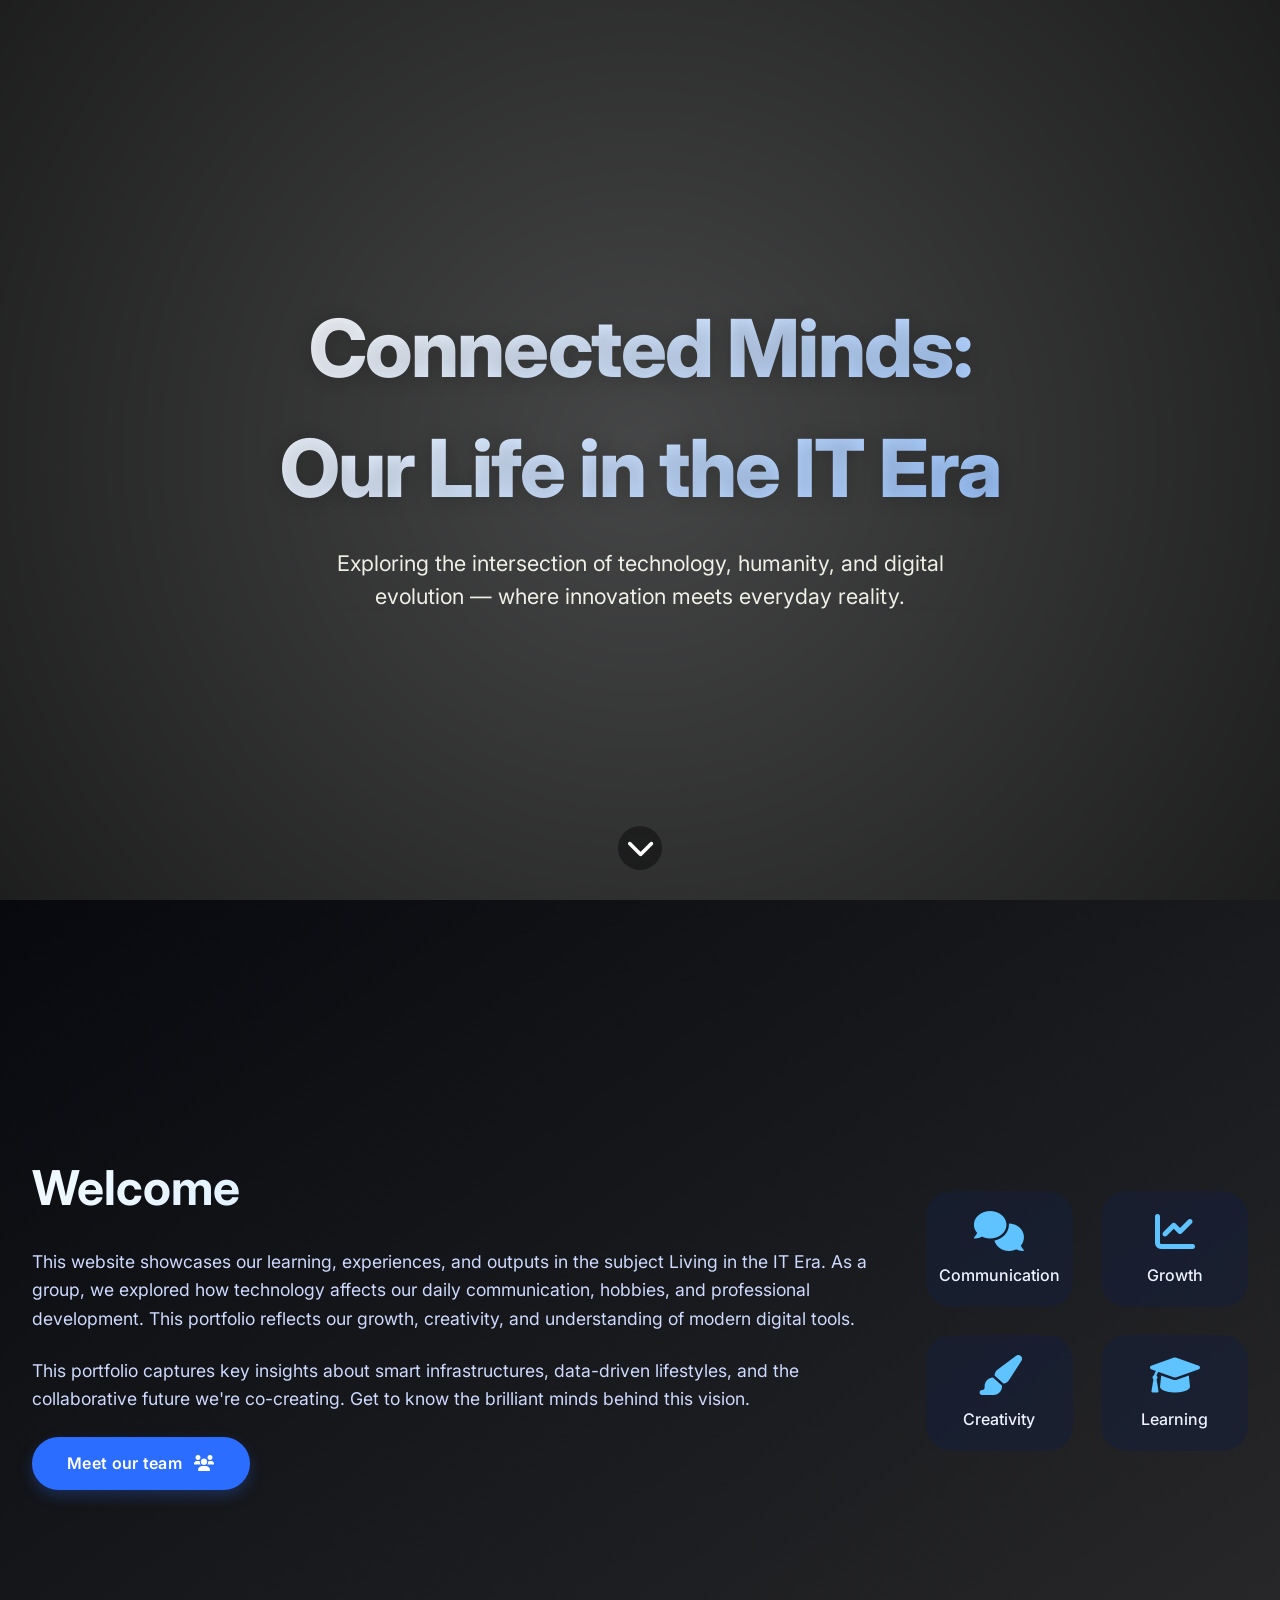
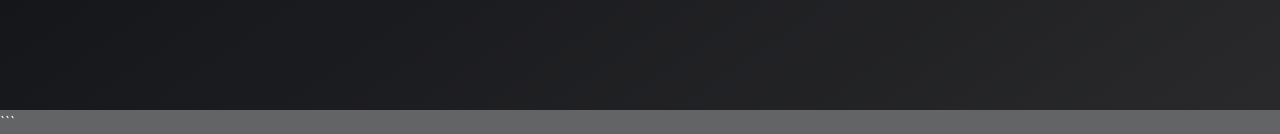
==== commit 6551e17e: "Update index.html" ====
--- a/index.html
+++ b/index.html
@@ -469,15 +469,12 @@
           <!-- BUTTON: after clicking, it will proceed to MEMBER PAGE (member container) -->
           <a href="members.html" target="_self" class="btn" id="goToMemberBtn"><span>Meet our team</span> <i class="fas fa-users"></i></a>
         </div>
-        <div class="overview-visual">
-          <div class="visual-icon-grid">
-            <div class="visual-card"><i ></i><h4>Communication</h4></div>
-            <div class="visual-card"><i ></i><h4>Growth</h4></div>
-            <div class="visual-card"><i ></i><h4>creativity</h4></div>
-            <div class="visual-card"><i ></i><h4>Learning</h4></div>
-          </div>
-          <div class="footer-note"><i class="fas fa-code-branch"></i>  IT Era — collective intelligence</div>
-        </div>
+        <div class="visual-icon-grid">
+  <div class="visual-card"><i class="fas fa-comments"></i><h4>Communication</h4></div>
+  <div class="visual-card"><i class="fas fa-chart-line"></i><h4>Growth</h4></div>
+  <div class="visual-card"><i class="fas fa-paintbrush"></i><h4>Creativity</h4></div>
+  <div class="visual-card"><i class="fas fa-graduation-cap"></i><h4>Learning</h4></div>
+</div>
       </div>
     </div>
   </section>
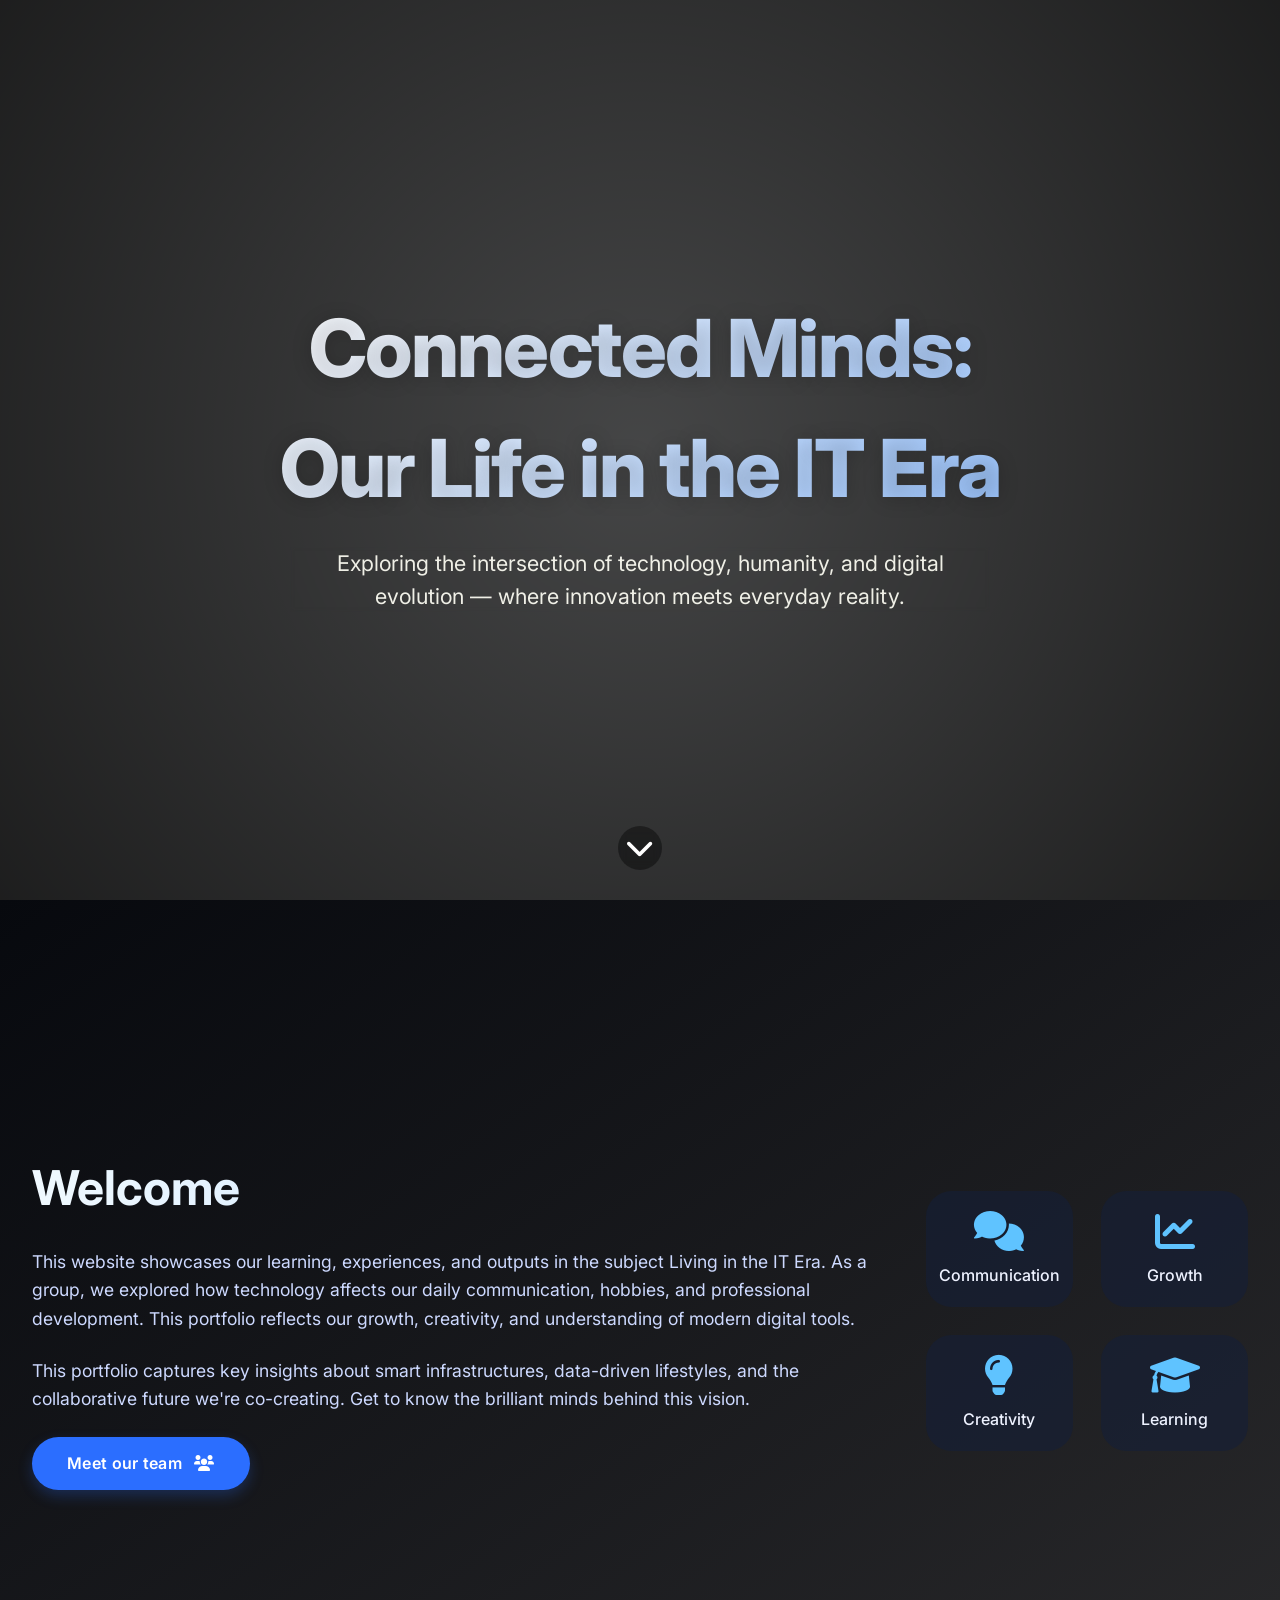
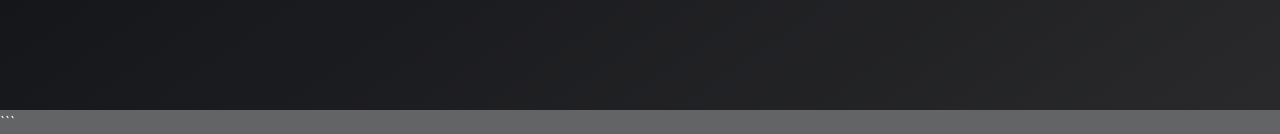
==== commit 8167126e: "Update index.html" ====
--- a/index.html
+++ b/index.html
@@ -472,7 +472,7 @@
         <div class="visual-icon-grid">
   <div class="visual-card"><i class="fas fa-comments"></i><h4>Communication</h4></div>
   <div class="visual-card"><i class="fas fa-chart-line"></i><h4>Growth</h4></div>
-  <div class="visual-card"><i class="fas fa-paintbrush"></i><h4>Creativity</h4></div>
+  <div class="visual-card"><i class="fas fa-lightbulb"></i><h4>Creativity</h4></div>
   <div class="visual-card"><i class="fas fa-graduation-cap"></i><h4>Learning</h4></div>
 </div>
       </div>
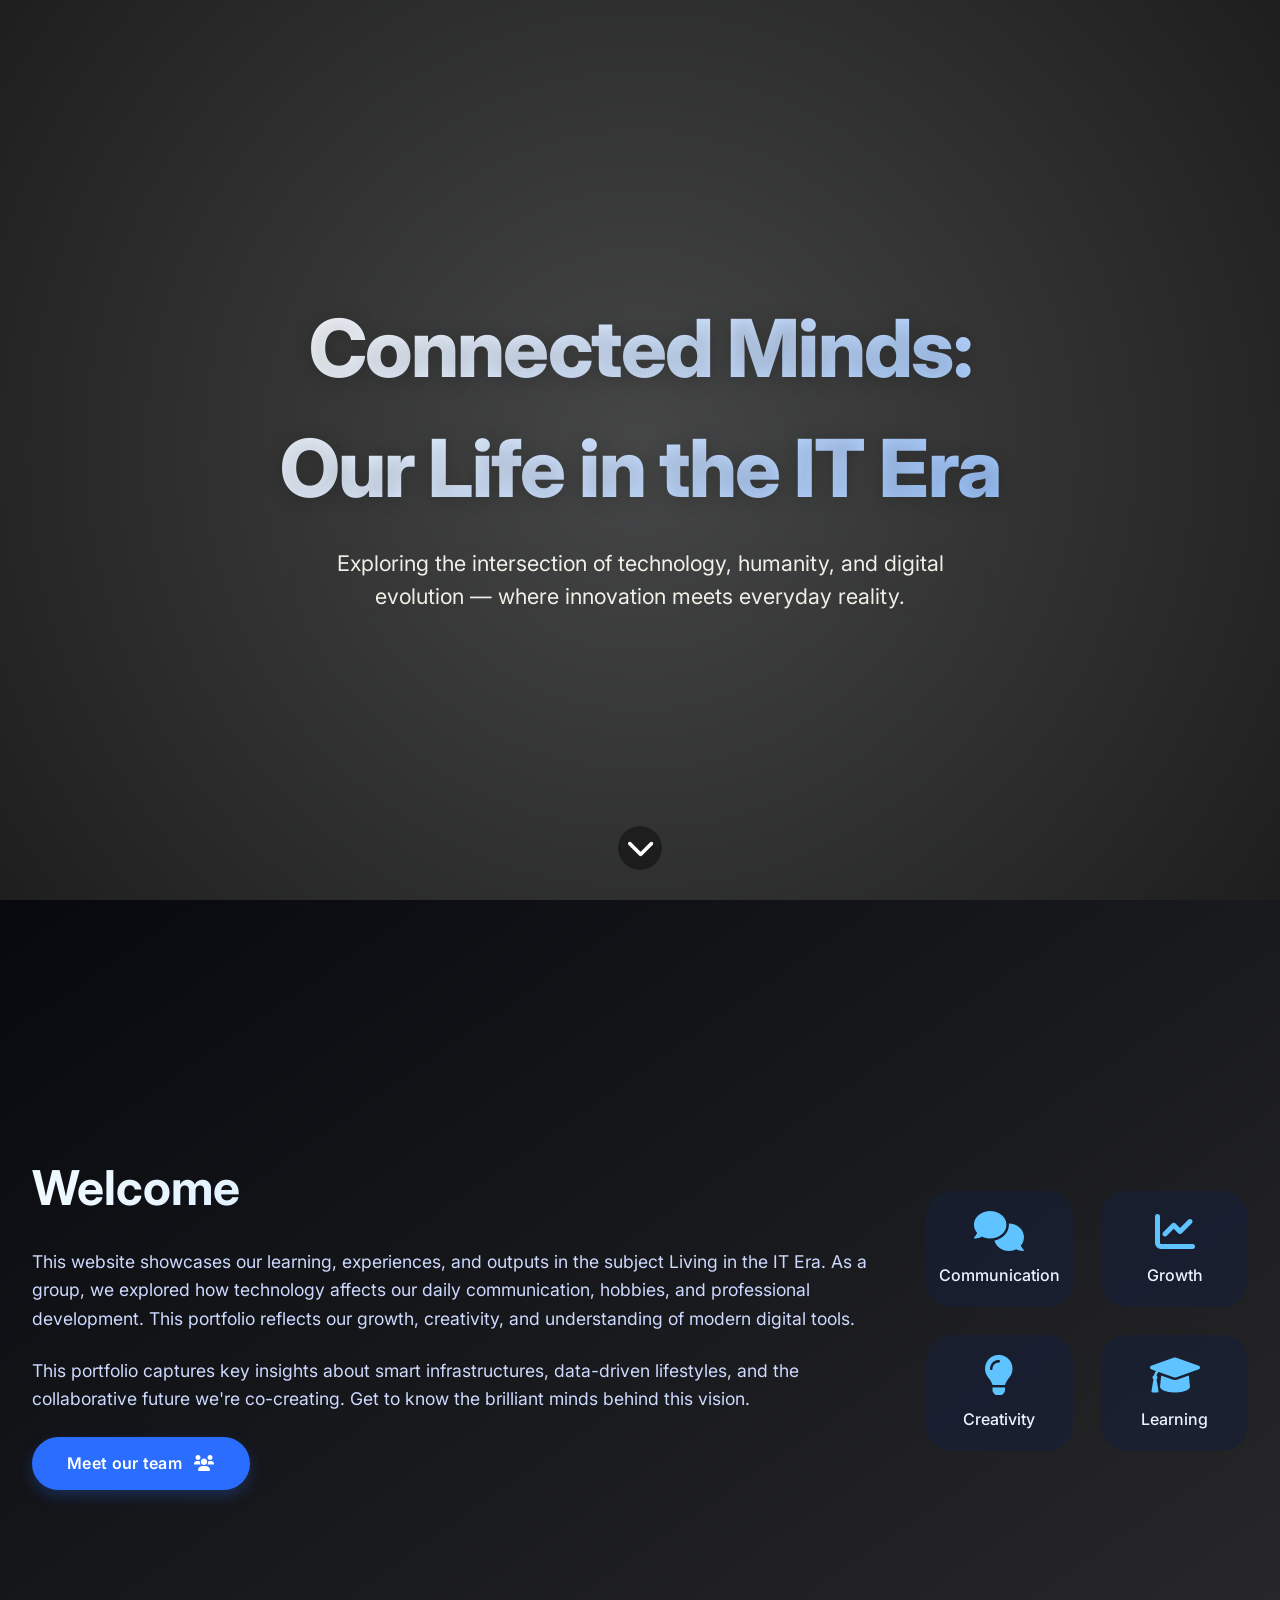
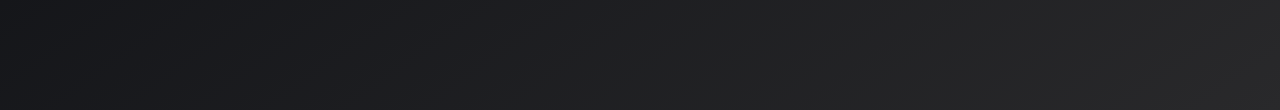
==== commit 4d571fdc: "Update index.html" ====
--- a/index.html
+++ b/index.html
@@ -580,4 +580,4 @@
   </script>
 </body>
 </html>
-```
+
